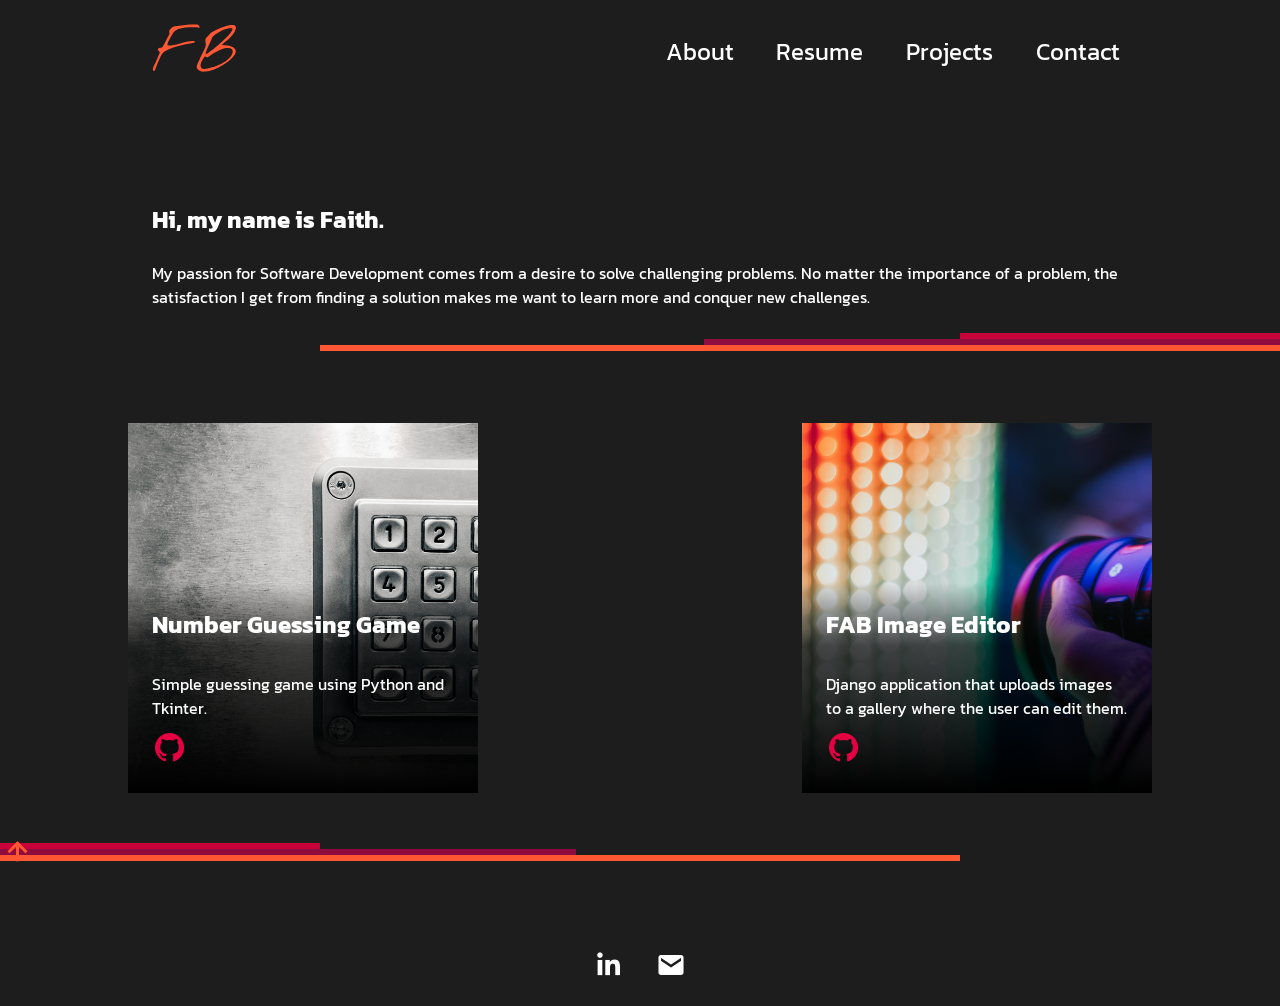
==== Portfolio/index.html @ 7800131f "Add files via upload setup contact links" ====
<!DOCTYPE html>
<html lang="en">
<head>
    <meta charset="UTF-8">
    <meta name="viewport" content="width=device-width, initial-scale=1.0">
    <title>Document</title>
    <link rel="stylesheet" href="styles.css">
    <link href='https://unpkg.com/boxicons@2.1.4/css/boxicons.min.css' rel='stylesheet'>
    <link rel="preconnect" href="https://fonts.googleapis.com">
    <link rel="preconnect" href="https://fonts.gstatic.com" crossorigin>
    <link href="https://fonts.googleapis.com/css2?family=Kanit:wght@400;700&display=swap" rel="stylesheet">
</head>
<body>
    <header class="primary-header">
        <div>
            <img class="logo" src="img/FB3.svg">
        </div>

        <button class="mobile-nav-toggle" aria-controls="primary-navigation" aria-expanded="false"><span class="sr-only"><i class='bx bx-menu'></i></span></button>
        <nav>
            <ul id="primary-navigation" data-visible="false" class="primary-navigation">
                <li class="active">
                    <a href="#about" id="nav-item">
                        <span aria-hidden="true"></span>About
                    </a>
                </li>
                <li>
                    <a href="SDResume.pdf" id="nav-item">
                        <span aria-hidden="true"></span>Resume
                    </a>
                </li>
                <li>
                    <a href="#projects" id="nav-item">
                        <span aria-hidden="true"></span>Projects
                    </a>
                </li>
                <li>
                    <a href="#contact" id="nav-item">
                        <span aria-hidden="true"></span>Contact
                    </a>
                </li>
            </ul>
        </nav>
    </header>
    <main>
        <section class="about" id="about">
            <h1>Hi, my name is Faith.</h1>
            <p class="intro">My passion for Software Development comes from a desire to solve challenging problems. No matter the importance of a problem, the satisfaction I get from finding a solution makes me want to learn more and conquer new challenges.</p>
        </section>
        <section class="design">
            <hr class="hr1">
            <hr>
            <hr class="hr2">
            <hr>
            <hr class="hr3">
        </section>
        <section class="projects" id="projects">
            <div class="card1">
                <div class="card-content">
                    <h2 class="card-title">Number Guessing Game</h2>
                    <p class="card-body">Simple guessing game using Python and Tkinter.</p>
                    <a href="https://github.com/faithbrnttt/guessRandNumGUI" class="button"><i class='bx bxl-github'></i></a>
                </div>
            </div>
            <div class="card2">
                <div class="card-content">
                    <h2 class="card-title">FAB Image Editor</h2>
                    <p class="card-body">Django application that uploads images to a gallery where the user can edit them.</p>
                    <a href="https://github.com/faithbrnttt/fabImageEditor" class="button"><i class='bx bxl-github'></i></a>
                </div>
            </div>
        </section>
        <section class="design">
            <hr class="hr4">
            <hr>
            <hr class="hr5">
            <hr>
            <hr class="hr6">
        </section>
        <section class="contact" id="contact">
            <div class="contact-list">
                <a href="https://www.linkedin.com/in/faith-burnett-85b681238/"><i class='bx bxl-linkedin'></i></a>
                <a href="mailto:faithburnett@outlook.com"><i class='bx bxs-envelope'></i></a>
            </div>
        </section>
    </main>
    <footer>
        <a href="index.html" class="go-to-top"><i class='bx bx-up-arrow-alt' ></i></a>
    </footer>
    <script src="script.js"></script>
</body>
</html>
---- Portfolio/styles.css ----
/* // #FF5733
// #C70039 
// #900C3F
// #511845 */
    
* {
    margin: 0;
    padding: 0;
    box-sizing: border-box;

}

body {
    background-color: #1d1d1d;
    overflow-x: hidden;
    font-family: 'Kanit', sans-serif;
}

.primary-header {
    align-items: center;
    justify-content: space-between;
}

.mobile-nav-toggle {
    display: none;    
}
    
.logo {
    margin: 1.5rem;
}

.design {
    height: 10vh;
}

.about,
.projects,
.contact {
    padding: 0 8rem;
}

.about h1 {
    font-weight: 700;
    margin-top: 100px;
    margin-left: 1.5rem;
    color: white;
}

.primary-header,
.primary-navigation {
    display: flex;
    gap: 30px;
    padding: 0 8rem;
}

.primary-navigation {
    padding: 2rem;
    list-style: none;
}

.primary-navigation a {
    text-decoration: none;
    font-size: 24px;
    color: white;
}

.primary-navigation a:hover {
    color: #fb7a7a;  
}

.intro {
    margin: 1.5rem;
    color: white;
}
.primary-navigation a > span {
    font-weight: 700;
    font-size: 24px;
    color: white;
    margin-inline-end: .8rem;
}
hr {
    border: 3px solid transparent;
}
.hr1 {
    border: 3px solid #C70039;
    width: 25%;
    float: right;
}
.hr2 {
    border: 3px solid #900C3F;
    width: 45%;
    float: right;

}
.hr3 {
    border: 3px solid #FF5733;
    width: 75%;
    float: right;
}

.hr4 {
    border: 3px solid #C70039;
    width: 25%;
    float: left;
}
.hr5 {
    border: 3px solid #900C3F;
    width: 45%;
    float: left;

}
.hr6 {
    border: 3px solid #FF5733;
    width: 75%;
    float: left;
}
.hr7 {
    border: 3px solid #C70039;
    width: 25%;
    float: right;
}
.hr8 {
    border: 3px solid #900C3F;
    width: 45%;
    float: right;

}
.hr9 {
    border: 3px solid #FF5733;
    width: 75%;
    float: right;
}

.card1 {
    color: white;
    background-image: url('img/keypad.jpg');
    background-size: cover;
    padding: 10rem 0 0;
    max-width: 35ch;
}

.card2 {
    color: white;
    background-image: url('img/editor.jpg');
    background-size: cover;
    padding: 10rem 0 0;
    max-width: 35ch;
}

.card-content {
    padding: 1.5em;
    background: linear-gradient(
        hsl(0 0% 0% / 0),
        hsla(20, 0%, 0%, 0.7) 30%,
        hsl(0 0% 0% / 1)
    );
}

.card-body {
    margin-top: 30px;
}

.projects {
    display: flex;
    flex-direction: row;
    justify-content: space-between;
    margin-bottom: 50px;
}

.contact {
    color: white;
}

.contact-list {
    display: flex;
    justify-content: center;
}

.contact-list i {
    color: white;
}

.contact i {
    font-size: 30px;
    margin-bottom: 10px;
    padding: 1rem;
}

.contact .bxs-envelope {
    margin-top: 1px;
}

footer {
    position: fixed;
    bottom: 0;
}

.go-to-top i {
    color: #FF5733;
    font-size: 36px;
    margin-bottom: 30px;
}

.button i {
    color: #e50041;
    font-size: 35px;
    margin-top: 10px;
    border-radius: 50%;
}

.button i:hover {
    color: #fb7a7a;  
}

.bxs-envelope:hover,
.bxl-linkedin:hover {
    color: #fb7a7a;
}

@media (max-width: 35em) {
    .primary-navigation {
        gap: 1.5rem;
        position: fixed;
        inset: 0 0 0 30%;
        flex-direction: column;
        padding: min(30vh, 10rem) 2em;
        z-index: 1000;
        background-color: rgb(16, 16, 16);

        transform: translateX(-150%);
        transition: transform 450ms ease-in;
    }

    .primary-navigation[data-visible="true"] {
        transform: translateX(0%);
    }

    .mobile-nav-toggle {
        display: block;
        position: absolute;
        z-index: 9999;
        width: 1rem;
        aspect-ratio: 1;
        top: 2rem;
        right: 2rem;
    }
    
    button {
        background: transparent;
        color: #FF5733;
        border: none;
        font-size: 30px;
        padding: 0 2rem 0 0;
    }

    .primary-header {
        padding: 0 1rem 0 1rem;
    }

    .about,
    .contact {
        padding: 0 1rem 0 1rem;
    }

    .contact h1 {
        padding: 0 1rem;
    }

    .intro {
        font-size: 18px;
    }

    .projects {
        padding: 0 2.5rem 0 2.5rem;
        flex-direction: column;
    }

    .card-title {
        font-size: 20px;
    }

    .card-body {
        margin-top: 10px;
    }

    .card1,
    .card2 {
        font-size: 16px;
        margin-bottom: 20px;
    }
}
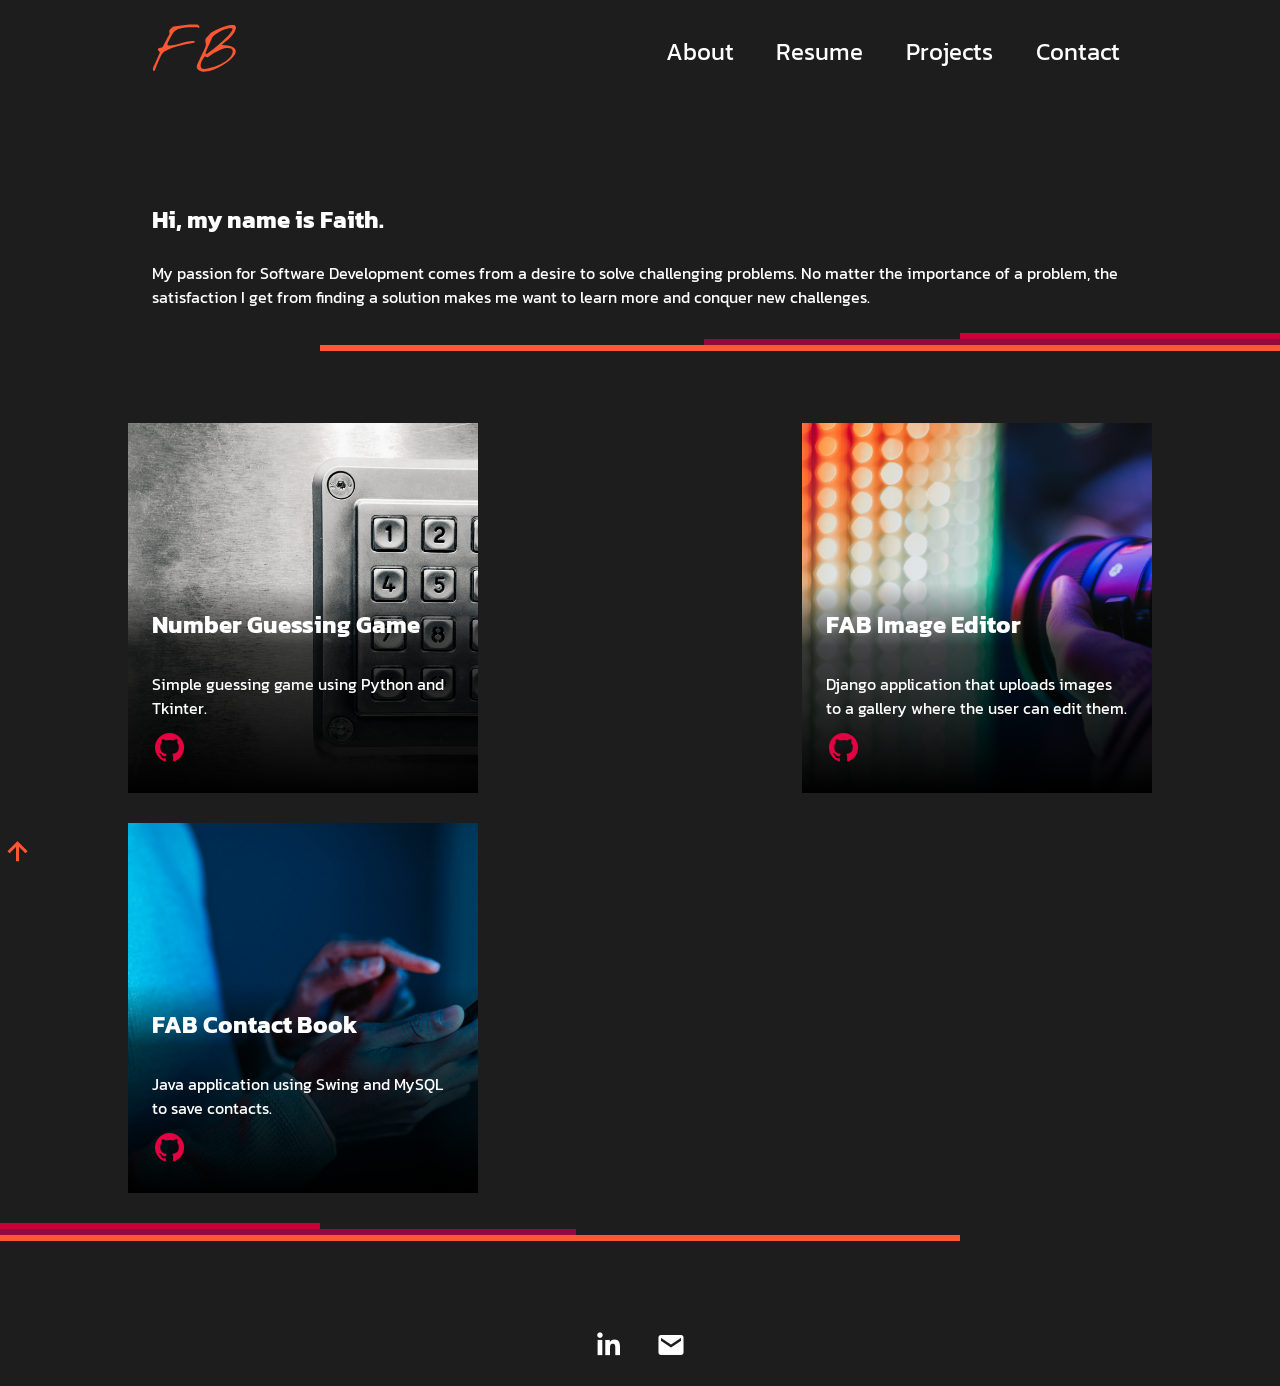
==== commit f38ae3db: "Add files via upload added new project" ====
--- a/Portfolio/index.html
+++ b/Portfolio/index.html
@@ -55,18 +55,29 @@
             <hr class="hr3">
         </section>
         <section class="projects" id="projects">
-            <div class="card1">
-                <div class="card-content">
-                    <h2 class="card-title">Number Guessing Game</h2>
-                    <p class="card-body">Simple guessing game using Python and Tkinter.</p>
-                    <a href="https://github.com/faithbrnttt/guessRandNumGUI" class="button"><i class='bx bxl-github'></i></a>
+            <div class="row">
+                <div class="card1">
+                    <div class="card-content">
+                        <h2 class="card-title">Number Guessing Game</h2>
+                        <p class="card-body">Simple guessing game using Python and Tkinter.</p>
+                        <a href="https://github.com/faithbrnttt/guessRandNumGUI" class="button"><i class='bx bxl-github'></i></a>
+                    </div>
+                </div>
+                <div class="card2">
+                    <div class="card-content">
+                        <h2 class="card-title">FAB Image Editor</h2>
+                        <p class="card-body">Django application that uploads images to a gallery where the user can edit them.</p>
+                        <a href="https://github.com/faithbrnttt/fabImageEditor" class="button"><i class='bx bxl-github'></i></a>
+                    </div>
                 </div>
             </div>
-            <div class="card2">
-                <div class="card-content">
-                    <h2 class="card-title">FAB Image Editor</h2>
-                    <p class="card-body">Django application that uploads images to a gallery where the user can edit them.</p>
-                    <a href="https://github.com/faithbrnttt/fabImageEditor" class="button"><i class='bx bxl-github'></i></a>
+            <div class="row">
+                <div class="card3">
+                    <div class="card-content">
+                        <h2 class="card-title">FAB Contact Book</h2>
+                        <p class="card-body">Java application using Swing and MySQL to save contacts.</p>
+                        <a href="https://github.com/faithbrnttt/FAB-Contact-Book" class="button"><i class='bx bxl-github'></i></a>
+                    </div>
                 </div>
             </div>
         </section>
--- a/Portfolio/styles.css
+++ b/Portfolio/styles.css
@@ -147,6 +147,14 @@
     max-width: 35ch;
 }
 
+.card3 {
+    color: white;
+    background-image: url('img/contacts.jpg');
+    background-size: cover;
+    padding: 10rem 0 0;
+    max-width: 35ch;
+}
+
 .card-content {
     padding: 1.5em;
     background: linear-gradient(
@@ -160,11 +168,11 @@
     margin-top: 30px;
 }
 
-.projects {
+.row {
     display: flex;
     flex-direction: row;
     justify-content: space-between;
-    margin-bottom: 50px;
+    margin-bottom: 30px;
 }
 
 .contact {
@@ -272,7 +280,11 @@
 
     .projects {
         padding: 0 2.5rem 0 2.5rem;
+    }
+
+    .row {
         flex-direction: column;
+        margin-bottom: 0px;
     }
 
     .card-title {
@@ -284,8 +296,9 @@
     }
 
     .card1,
-    .card2 {
+    .card2,
+    .card3 {
         font-size: 16px;
-        margin-bottom: 20px;
-    }
-}
+        margin-bottom: 40px;
+    }
+}
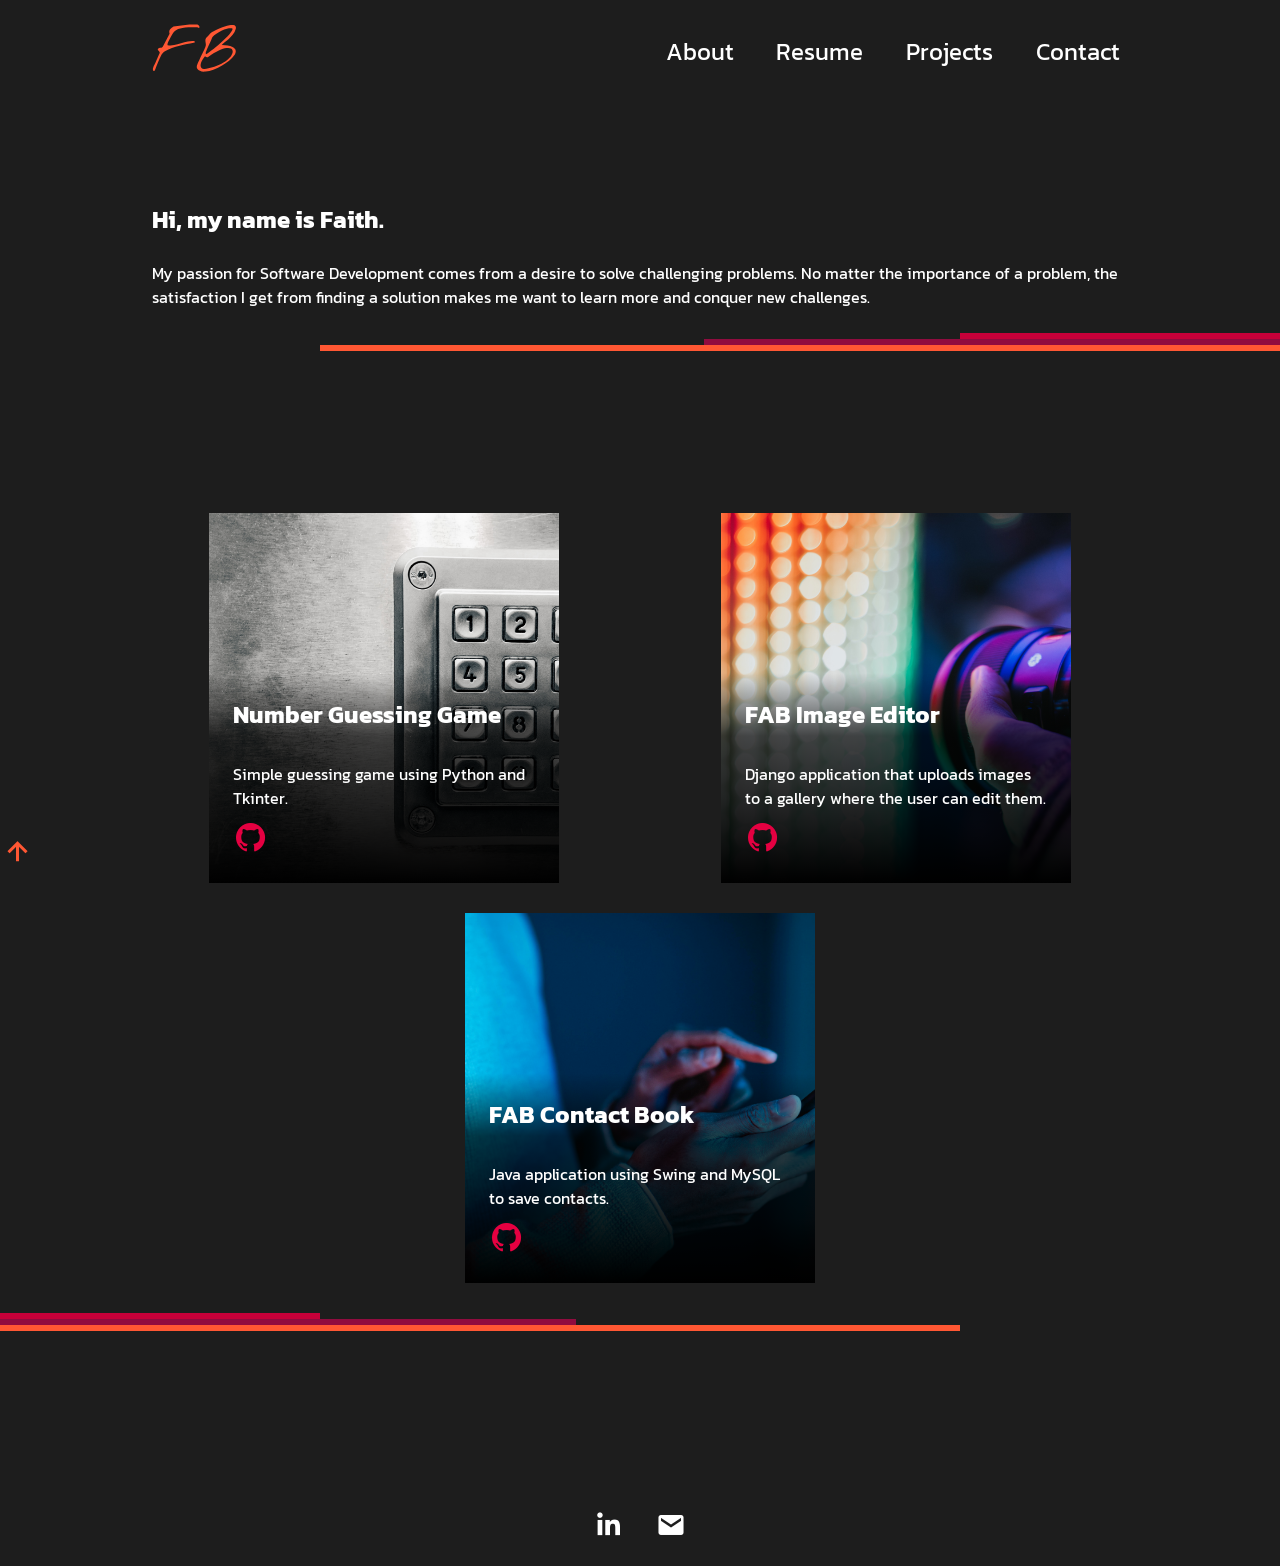
==== commit 5291f239: "Add files via upload" ====
--- a/Portfolio/index.html
+++ b/Portfolio/index.html
@@ -30,7 +30,7 @@
                     </a>
                 </li>
                 <li>
-                    <a href="#projects" id="nav-item">
+                    <a href="#dummy1" id="nav-item">
                         <span aria-hidden="true"></span>Projects
                     </a>
                 </li>
@@ -54,6 +54,7 @@
             <hr>
             <hr class="hr3">
         </section>
+        <section class="dummy1" id="dummy1"></section>
         <section class="projects" id="projects">
             <div class="row">
                 <div class="card1">
@@ -81,6 +82,7 @@
                 </div>
             </div>
         </section>
+       
         <section class="design">
             <hr class="hr4">
             <hr>
@@ -88,6 +90,7 @@
             <hr>
             <hr class="hr6">
         </section>
+        <section class="dummy2" id="dummy2"></section>
         <section class="contact" id="contact">
             <div class="contact-list">
                 <a href="https://www.linkedin.com/in/faith-burnett-85b681238/"><i class='bx bxl-linkedin'></i></a>
--- a/Portfolio/styles.css
+++ b/Portfolio/styles.css
@@ -16,6 +16,11 @@
     font-family: 'Kanit', sans-serif;
 }
 
+.dummy1,
+.dummy2 {
+    height: 10vh;
+}
+
 .primary-header {
     align-items: center;
     justify-content: space-between;
@@ -171,7 +176,7 @@
 .row {
     display: flex;
     flex-direction: row;
-    justify-content: space-between;
+    justify-content: space-around;
     margin-bottom: 30px;
 }
 
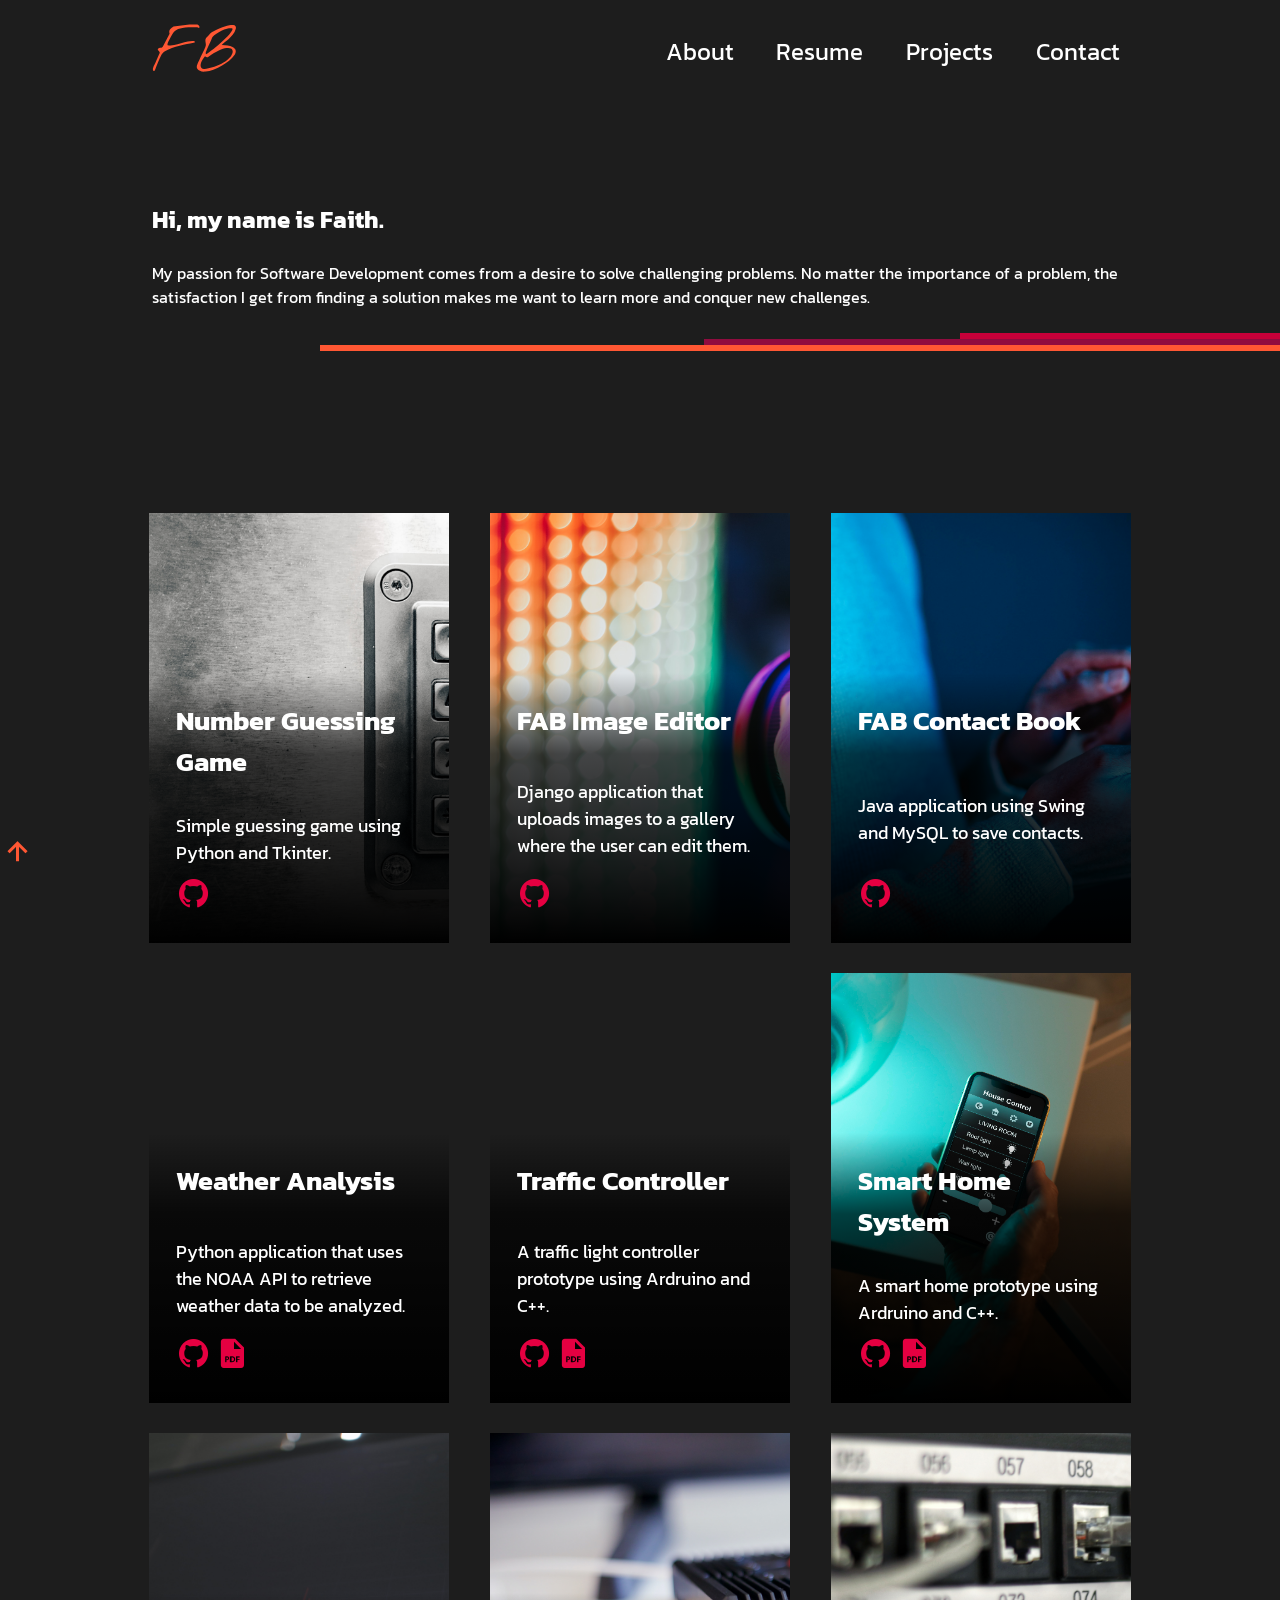
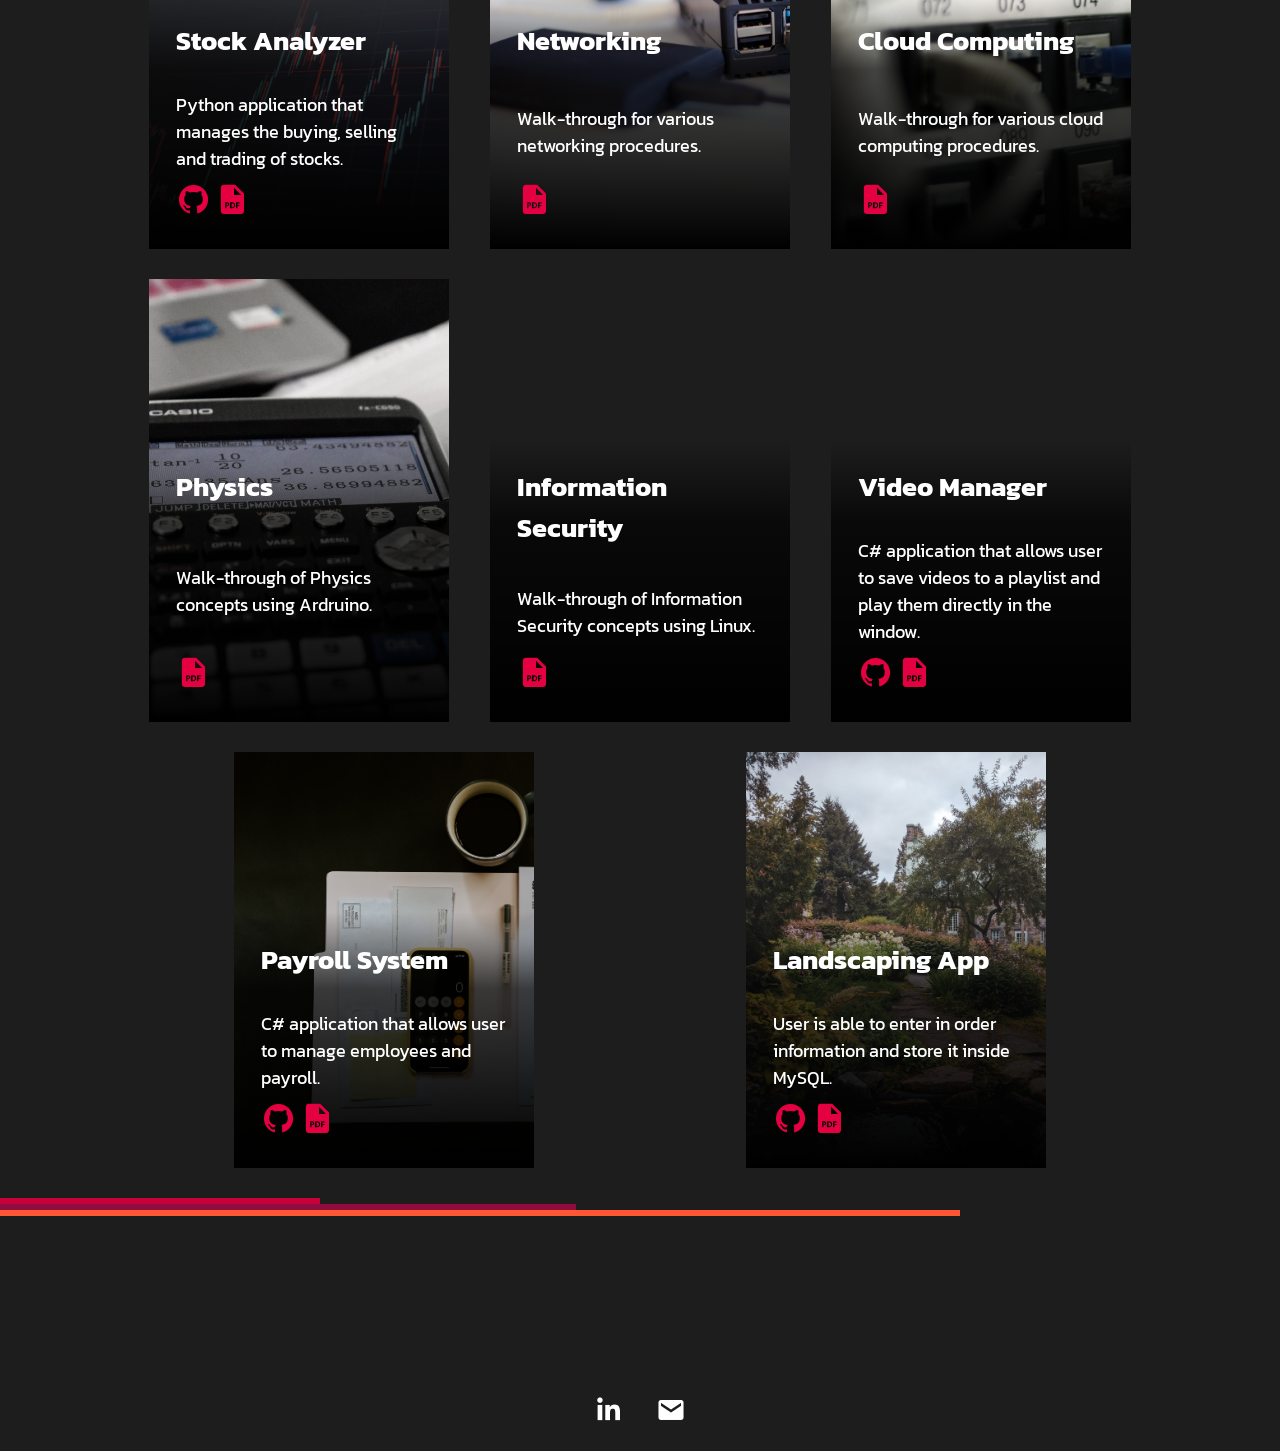
==== commit 8a38db70: "Add files via upload added new projects" ====
--- a/Portfolio/index.html
+++ b/Portfolio/index.html
@@ -25,7 +25,7 @@
                     </a>
                 </li>
                 <li>
-                    <a href="SDResume.pdf" id="nav-item">
+                    <a href="pdfs/SDResume.pdf" id="nav-item">
                         <span aria-hidden="true"></span>Resume
                     </a>
                 </li>
@@ -71,13 +71,125 @@
                         <a href="https://github.com/faithbrnttt/fabImageEditor" class="button"><i class='bx bxl-github'></i></a>
                     </div>
                 </div>
-            </div>
-            <div class="row">
                 <div class="card3">
                     <div class="card-content">
                         <h2 class="card-title">FAB Contact Book</h2>
                         <p class="card-body">Java application using Swing and MySQL to save contacts.</p>
                         <a href="https://github.com/faithbrnttt/FAB-Contact-Book" class="button"><i class='bx bxl-github'></i></a>
+                    </div>
+                </div>
+            </div>
+            <div class="row">
+                <div class="card4">
+                    <div class="card-content">
+                        <h2 class="card-title">Weather Analysis</h2>
+                        <p class="card-body">Python application that uses the NOAA API to retrieve weather data to be analyzed.</p>
+                        <div class="buttons">
+                            <a href="https://github.com/faithbrnttt/WeatherAnalysis" class="button"><i class='bx bxl-github'></i></a>
+                            <a href="pdfs\Burnett CEIS110 Final Project.pdf" class="button"><i class='bx bxs-file-pdf'></i></a>
+                        </div>
+                    </div>
+                </div>
+                <div class="card5">
+                    <div class="card-content">
+                        <h2 class="card-title">Traffic Controller</h2>
+                        <p class="card-body">A traffic light controller prototype using Ardruino and C++.</p>
+                        <div class="buttons">
+                            <a href="https://github.com/faithbrnttt/TrafficLightSystem" class="button"><i class='bx bxl-github'></i></a>
+                            <a href="pdfs\Burnett CEIS114 Final Project.pdf" class="button"><i class='bx bxs-file-pdf'></i></a>
+                        </div>
+                    </div>
+                </div>
+                <div class="card6">
+                    <div class="card-content">
+                        <h2 class="card-title">Smart Home System</h2>
+                        <p class="card-body">A smart home prototype using Ardruino and C++.</p>
+                        <div class="buttons">
+                            <a href="https://github.com/faithbrnttt/SmartHomeSystem" class="button"><i class='bx bxl-github'></i></a>
+                            <a href="pdfs\CEIS101 Burnett Final Project.pdf" class="button"><i class='bx bxs-file-pdf'></i></a>
+                        </div>
+                    </div>
+                </div>
+            </div>
+            <div class="row">
+                <div class="card7">
+                    <div class="card-content">
+                        <h2 class="card-title">Stock Analyzer</h2>
+                        <p class="card-body">Python application that manages the buying, selling and trading of stocks.</p>
+                        <div class="buttons">
+                            <a href="https://github.com/faithbrnttt/StockAnalyzer" class="button"><i class='bx bxl-github'></i></a>
+                            <a href="pdfs\Burnett Final Project CEIS150.pdf" class="button"><i class='bx bxs-file-pdf'></i></a>
+                        </div>
+                    </div>
+                </div>
+                <div class="card8">
+                    <div class="card-content">
+                        <h2 class="card-title">Networking</h2>
+                        <p class="card-body">Walk-through for various networking procedures.</p>
+                        <div class="buttons">
+                            <a href="pdfs\Burnett NETW191 Week 8 Project.pdf" class="button"><i class='bx bxs-file-pdf'></i></a>
+                        </div>
+                    </div>
+                </div>
+                <div class="card9">
+                    <div class="card-content">
+                        <h2 class="card-title">Cloud Computing</h2>
+                        <p class="card-body">Walk-through for various cloud computing procedures.</p>
+                        <div class="buttons">
+                            <a href="pdfs\Burnett NETW211 Final Project.pdf" class="button"><i class='bx bxs-file-pdf'></i></a>
+                        </div>
+                    </div>
+                </div>
+            </div>
+            <div class="row">
+                <div class="card10">
+                    <div class="card-content">
+                        <h2 class="card-title">Physics</h2>
+                        <p class="card-body">Walk-through of Physics concepts using Ardruino.</p>
+                        <div class="buttons">
+                            <a href="pdfs\Burnett Final Project.pdf" class="button"><i class='bx bxs-file-pdf'></i></a>
+                        </div>
+                    </div>
+                </div>
+                <div class="card11">
+                    <div class="card-content">
+                        <h2 class="card-title">Information Security</h2>
+                        <p class="card-body">Walk-through of Information Security concepts using Linux.</p>
+                        <div class="buttons">
+                            <a href="pdfs\Burnett SEC285 Final Project.pdf" class="button"><i class='bx bxs-file-pdf'></i></a>
+                        </div>
+                    </div>
+                </div>
+                <div class="card12">
+                    <div class="card-content">
+                        <h2 class="card-title">Video Manager</h2>
+                        <p class="card-body">C# application that allows user to save videos to a playlist and play them directly in the window.</p>
+                        <div class="buttons">
+                            <a href="https://github.com/faithbrnttt/Video-Manager" class="button"><i class='bx bxl-github'></i></a>
+                            <a href="pdfs\Burnett_CourseProject_Part1.pdf" class="button"><i class='bx bxs-file-pdf'></i></a>
+                        </div>
+                    </div>
+                </div>
+            </div>
+            <div class="row">
+                <div class="card13">
+                    <div class="card-content">
+                        <h2 class="card-title">Payroll System</h2>
+                        <p class="card-body">C# application that allows user to manage employees and payroll.</p>
+                        <div class="buttons">
+                            <a href="https://github.com/faithbrnttt/Payroll-System" class="button"><i class='bx bxl-github'></i></a>
+                            <a href="pdfs\Burnett_CourseProject_Final2.pdf" class="button"><i class='bx bxs-file-pdf'></i></a>
+                        </div>
+                    </div>
+                </div>
+                <div class="card14">
+                    <div class="card-content">
+                        <h2 class="card-title">Landscaping App</h2>
+                        <p class="card-body">User is able to enter in order information and store it inside MySQL.</p>
+                        <div class="buttons">
+                            <a href="https://github.com/faithbrnttt/Burnett-s-Landscaping" class="button"><i class='bx bxl-github'></i></a>
+                            <a href="pdfs\Burnett_CourseProject_CIS355a.pdf" class="button"><i class='bx bxs-file-pdf'></i></a>
+                        </div>
                     </div>
                 </div>
             </div>
--- a/Portfolio/styles.css
+++ b/Portfolio/styles.css
@@ -138,27 +138,135 @@
 
 .card1 {
     color: white;
+    font-size: 18px;
     background-image: url('img/keypad.jpg');
     background-size: cover;
     padding: 10rem 0 0;
-    max-width: 35ch;
+    max-width: 25ch;
+   
 }
 
 .card2 {
     color: white;
+    font-size: 18px;
     background-image: url('img/editor.jpg');
     background-size: cover;
     padding: 10rem 0 0;
-    max-width: 35ch;
+    max-width: 25ch;
+    
 }
 
 .card3 {
     color: white;
+    font-size: 18px;
     background-image: url('img/contacts.jpg');
     background-size: cover;
     padding: 10rem 0 0;
-    max-width: 35ch;
-}
+    max-width: 25ch;
+    
+}
+
+.card4 {
+    color: white;
+    font-size: 18px;
+    background-image: url('img/weather.jpg');
+    background-size: cover;
+    padding: 10rem 0 0;
+    max-width: 25ch;
+    
+}
+
+.card5 {
+    color: white;
+    font-size: 18px;
+    background-image: url('img/trafficlight.jpg');
+    background-size: cover;
+    padding: 10rem 0 0;
+    max-width: 25ch;
+    
+}
+
+.card6 {
+    color: white;
+    font-size: 18px;
+    background-image: url('img/smarthome.jpg');
+    background-size: cover;
+    padding: 10rem 0 0;
+    max-width: 25ch;
+    
+}
+
+.card7 {
+    color: white;
+    font-size: 18px;
+    background-image: url('img/stocks.jpg');
+    background-size: cover;
+    padding: 10rem 0 0;
+    max-width: 25ch;
+}
+
+.card8 {
+    color: white;
+    font-size: 18px;
+    background-image: url('img/networking.jpg');
+    background-size: cover;
+    padding: 10rem 0 0;
+    max-width: 25ch;
+}  
+
+.card9 {
+    color: white;
+    font-size: 18px;
+    background-image: url('img/networking2.jpg');
+    background-size: cover;
+    padding: 10rem 0 0;
+    max-width: 25ch;
+}  
+
+.card10 {
+    color: white;
+    font-size: 18px;
+    background-image: url('img/physics.jpg');
+    background-size: cover;
+    padding: 10rem 0 0;
+    max-width: 25ch;
+}  
+
+.card11 {
+    color: white;
+    font-size: 18px;
+    background-image: url('img/security.jpg');
+    background-size: cover;
+    padding: 10rem 0 0;
+    max-width: 25ch;
+} 
+
+.card12 {
+    color: white;
+    font-size: 18px;
+    background-image: url('img/musicplayer.jpg');
+    background-size: cover;
+    padding: 10rem 0 0;
+    max-width: 25ch;
+} 
+
+.card13 {
+    color: white;
+    font-size: 18px;
+    background-image: url('img/payroll.jpg');
+    background-size: cover;
+    padding: 10rem 0 0;
+    max-width: 25ch;
+} 
+
+.card14 {
+    color: white;
+    font-size: 18px;
+    background-image: url('img/landscape.jpg');
+    background-size: cover;
+    padding: 10rem 0 0;
+    max-width: 25ch;
+} 
 
 .card-content {
     padding: 1.5em;
@@ -167,10 +275,15 @@
         hsla(20, 0%, 0%, 0.7) 30%,
         hsl(0 0% 0% / 1)
     );
+    display: flex;
+    flex-direction: column;
+    justify-content: space-between;
+    height: 100%;
 }
 
 .card-body {
     margin-top: 30px;
+    
 }
 
 .row {
@@ -213,6 +326,7 @@
     font-size: 36px;
     margin-bottom: 30px;
 }
+
 
 .button i {
     color: #e50041;
@@ -284,7 +398,7 @@
     }
 
     .projects {
-        padding: 0 2.5rem 0 2.5rem;
+        padding: 0 2.5rem 0 3.5rem;
     }
 
     .row {
@@ -302,8 +416,19 @@
 
     .card1,
     .card2,
-    .card3 {
+    .card3,
+    .card4,
+    .card5,
+    .card6,
+    .card7,
+    .card8,
+    .card9,
+    .card10,
+    .card11,
+    .card12,
+    .card13,
+    .card14 {
         font-size: 16px;
-        margin-bottom: 40px;
-    }
-}
+        margin-bottom: 30px;
+    }
+}
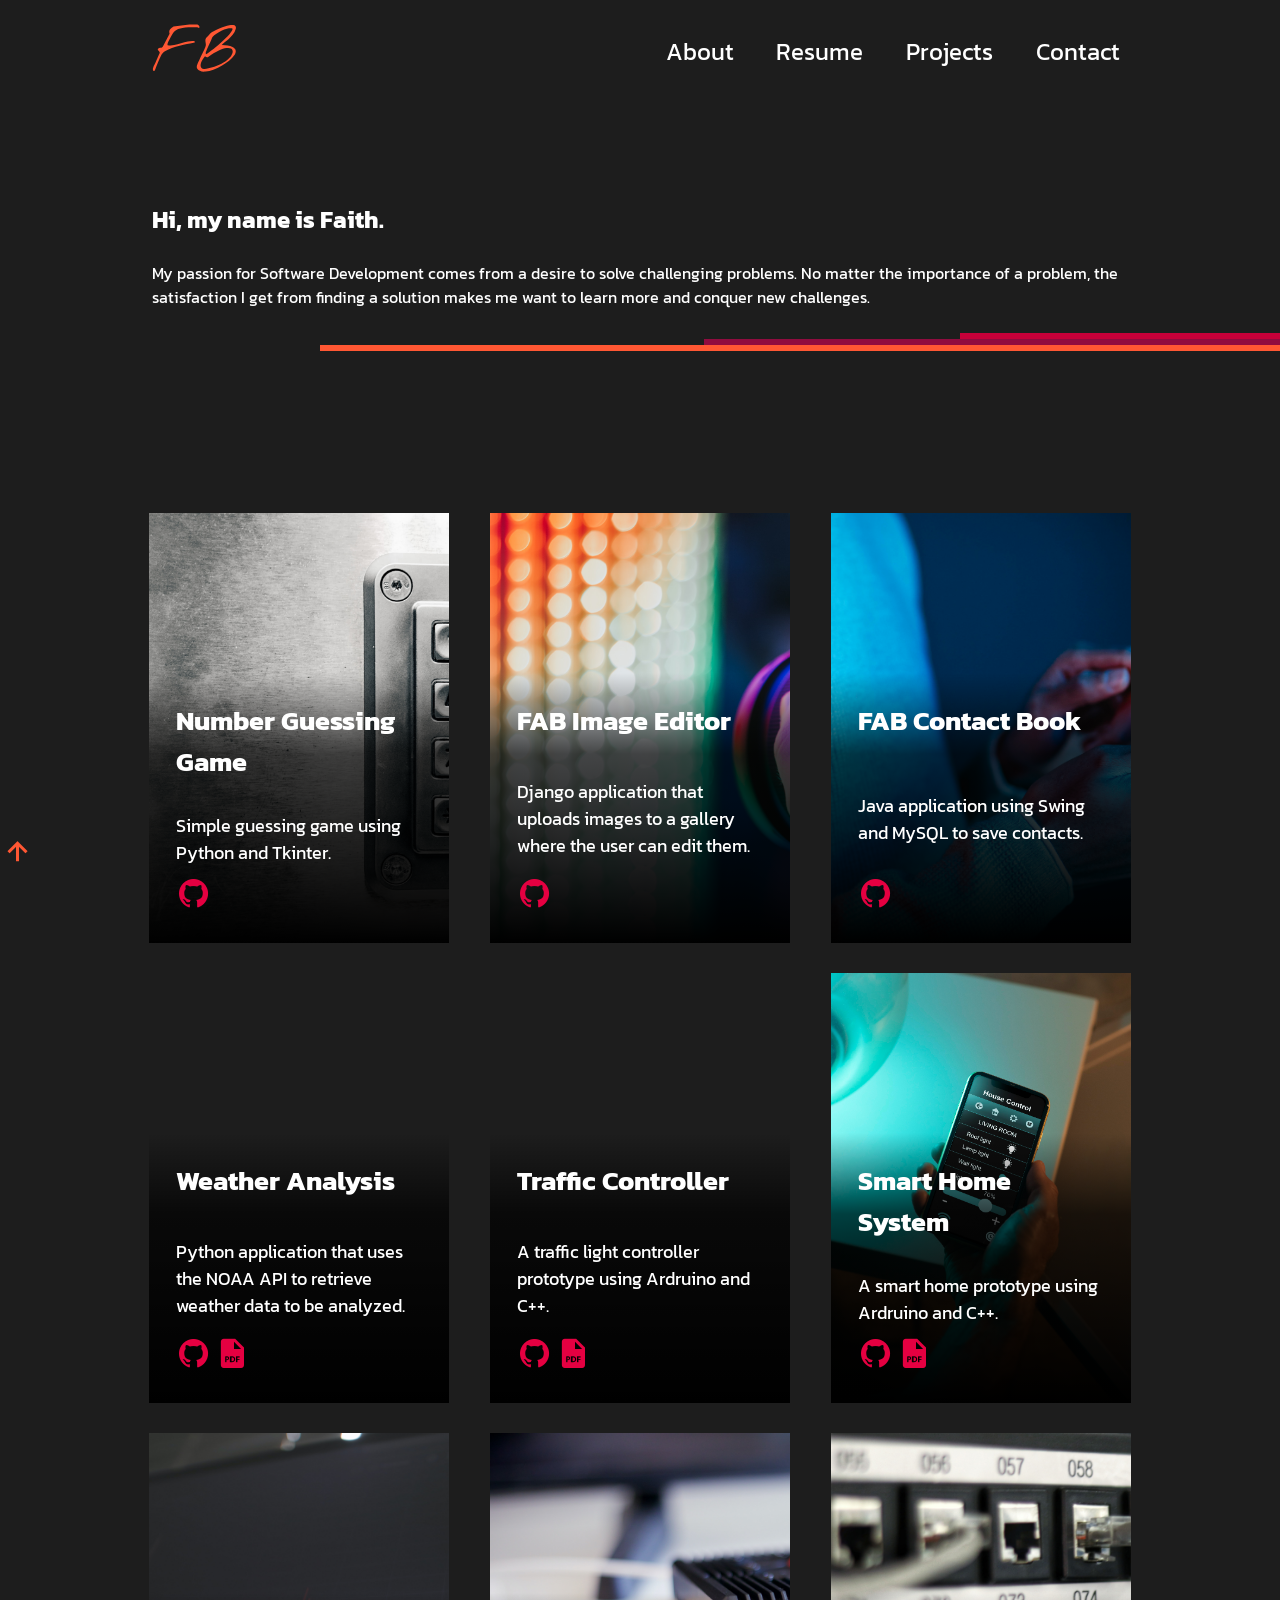
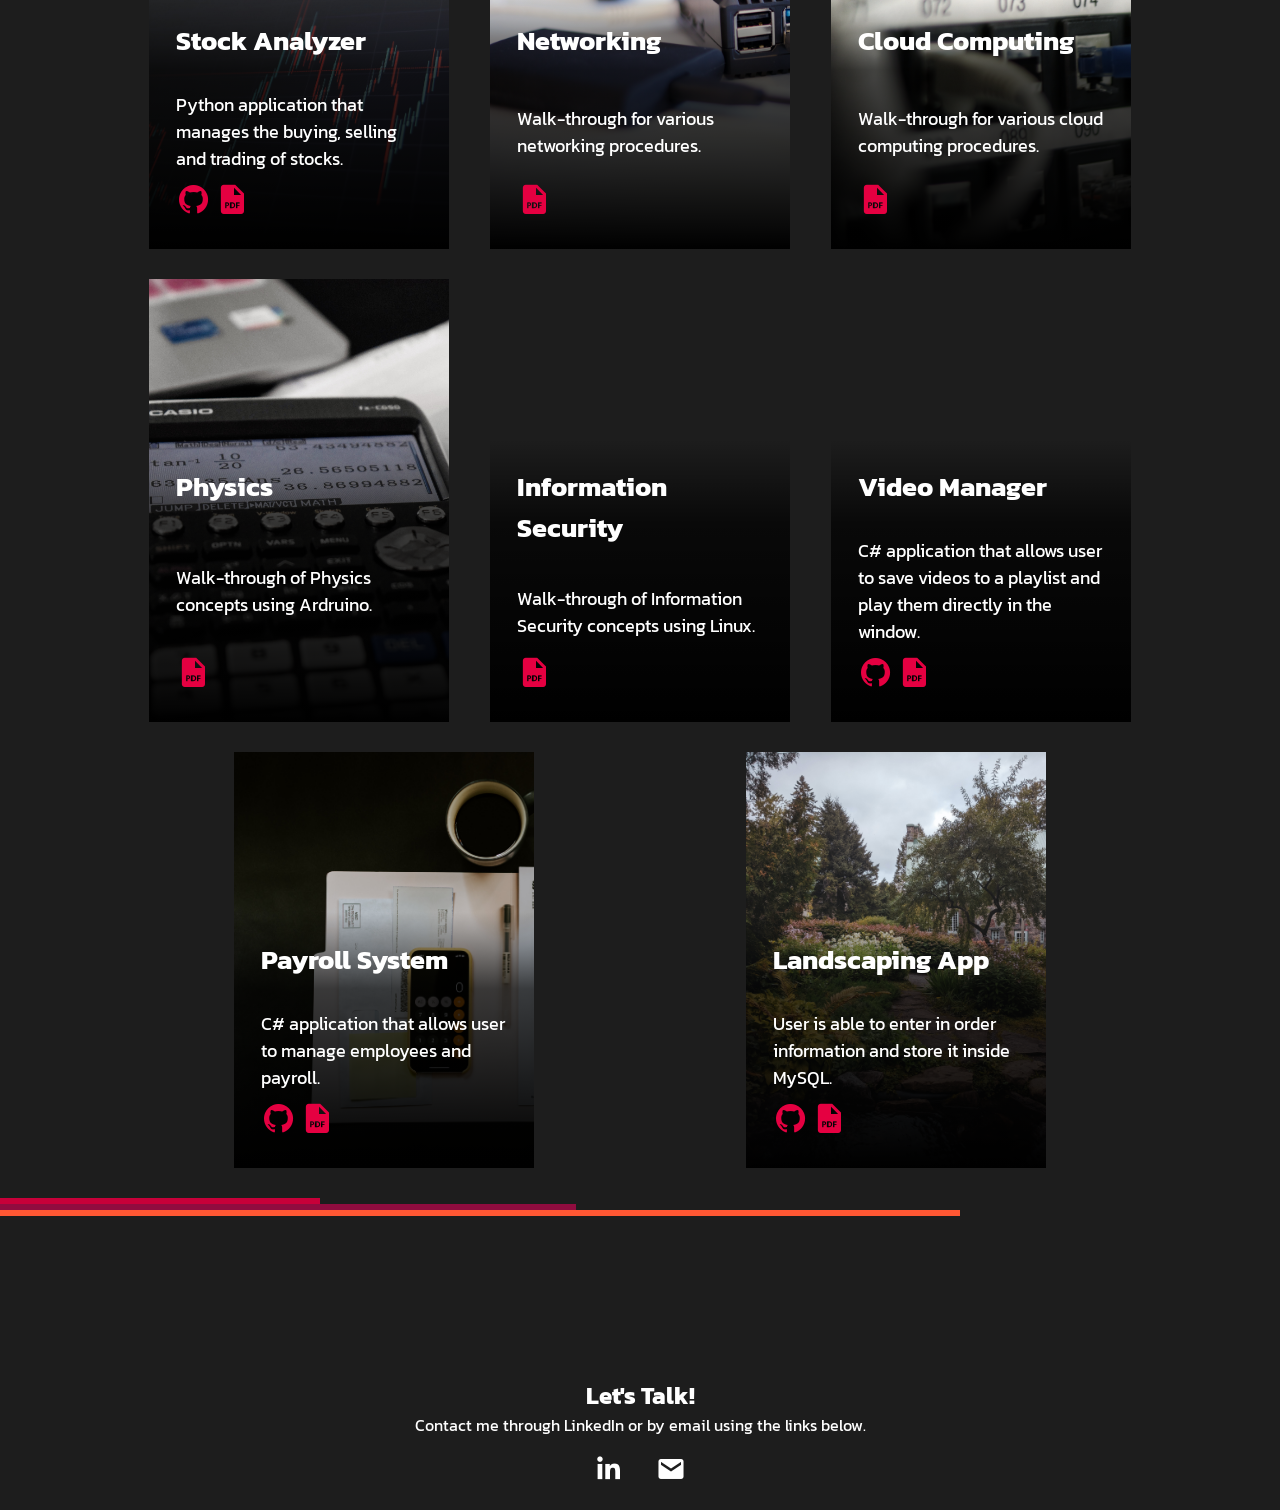
==== commit 40bdc642: "Add files via upload" ====
--- a/Portfolio/index.html
+++ b/Portfolio/index.html
@@ -204,6 +204,8 @@
         </section>
         <section class="dummy2" id="dummy2"></section>
         <section class="contact" id="contact">
+            <h2>Let's Talk!</h3>
+            <p>Contact me through LinkedIn or by email using the links below.</p>
             <div class="contact-list">
                 <a href="https://www.linkedin.com/in/faith-burnett-85b681238/"><i class='bx bxl-linkedin'></i></a>
                 <a href="mailto:faithburnett@outlook.com"><i class='bx bxs-envelope'></i></a>
--- a/Portfolio/styles.css
+++ b/Portfolio/styles.css
@@ -295,6 +295,7 @@
 
 .contact {
     color: white;
+    text-align: center;
 }
 
 .contact-list {
@@ -310,6 +311,7 @@
     font-size: 30px;
     margin-bottom: 10px;
     padding: 1rem;
+    
 }
 
 .contact .bxs-envelope {
@@ -413,6 +415,8 @@
     .card-body {
         margin-top: 10px;
     }
+
+   
 
     .card1,
     .card2,
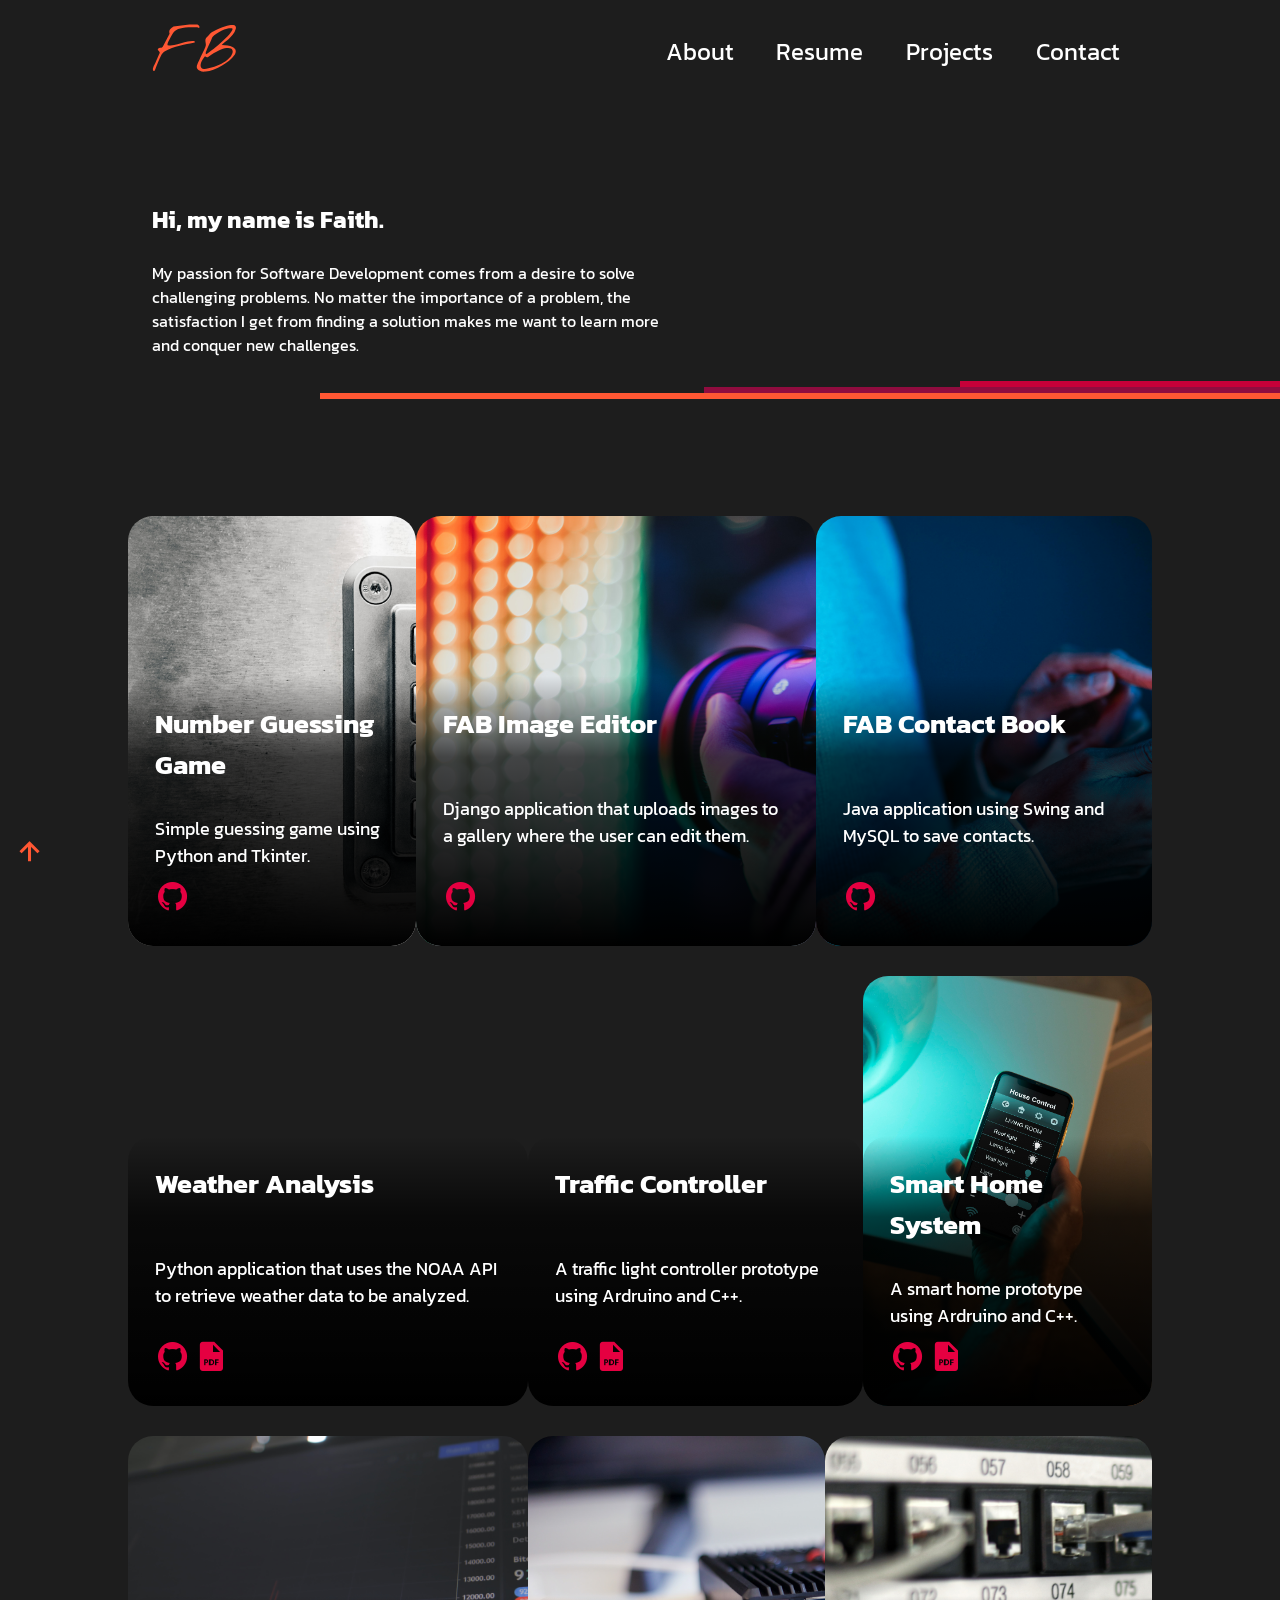
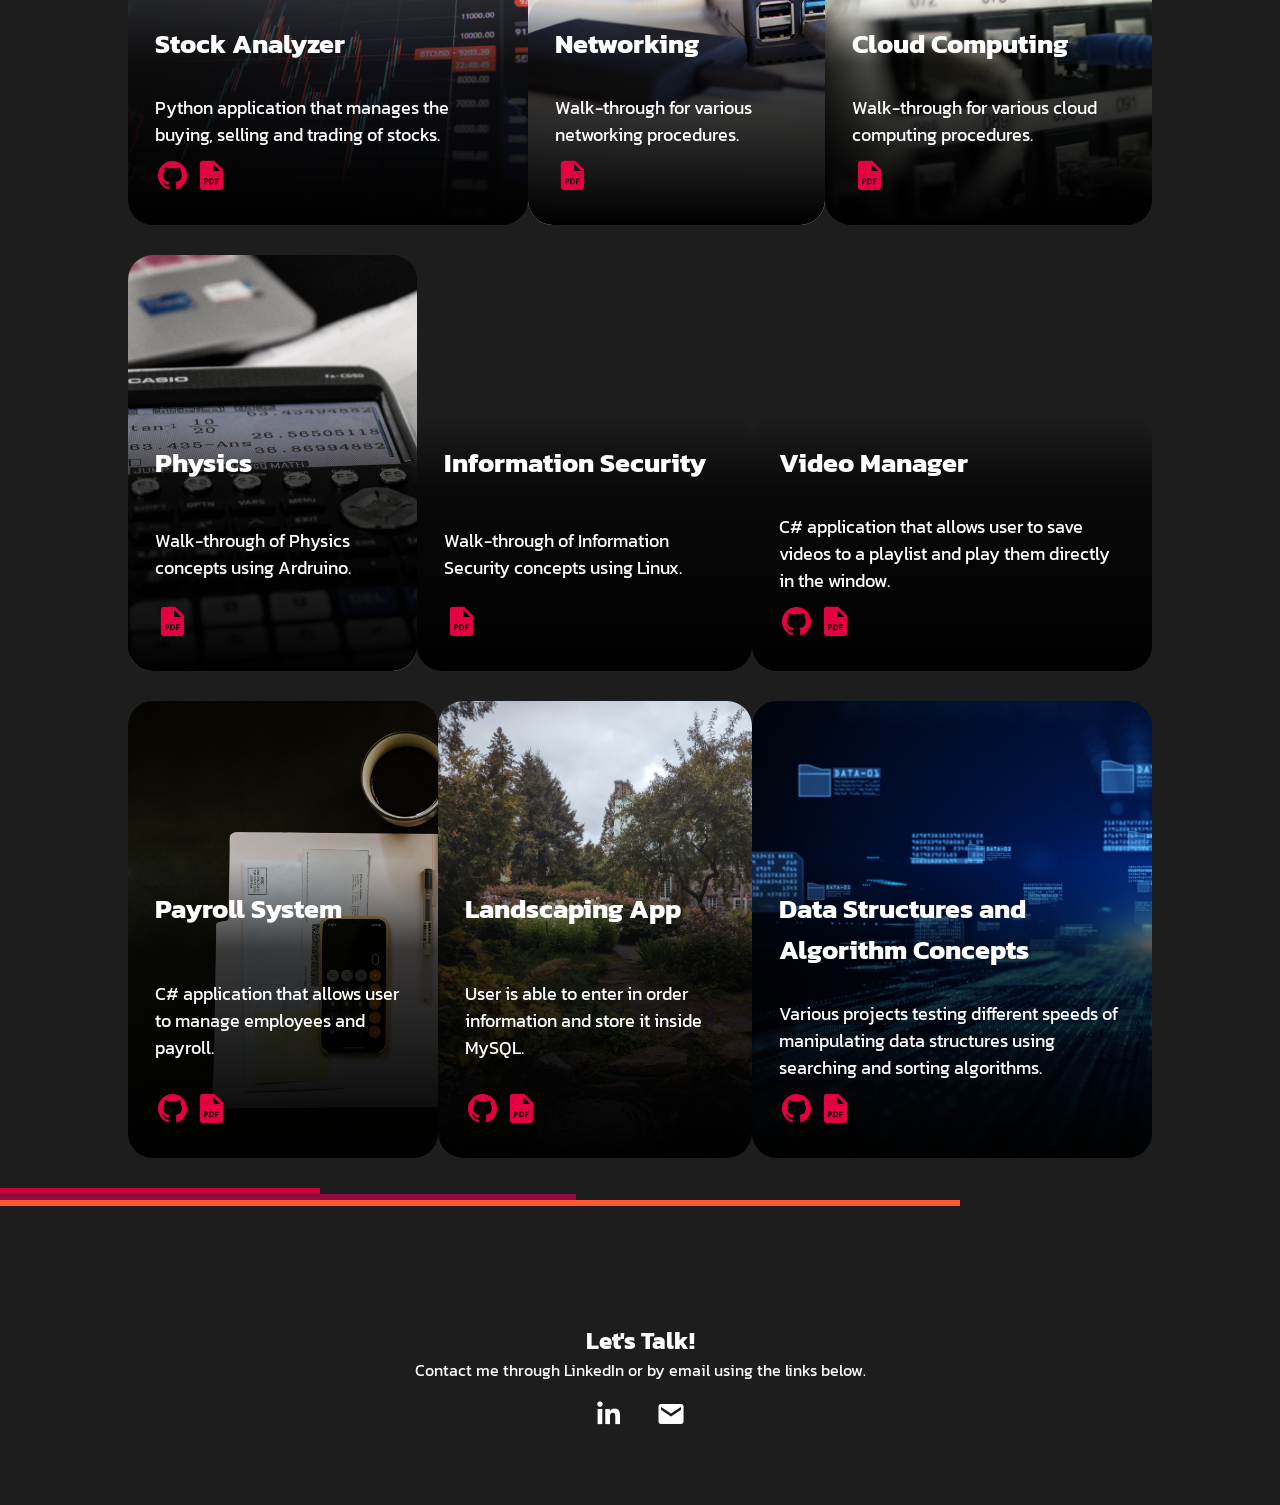
==== commit 780c3b92: "Add files via upload" ====
--- a/Portfolio/index.html
+++ b/Portfolio/index.html
@@ -25,7 +25,7 @@
                     </a>
                 </li>
                 <li>
-                    <a href="pdfs/SDResume.pdf" id="nav-item">
+                    <a href="pdfs\Faith Burnett 10.12.2023.pdf" id="nav-item">
                         <span aria-hidden="true"></span>Resume
                     </a>
                 </li>
@@ -192,6 +192,16 @@
                         </div>
                     </div>
                 </div>
+                <div class="card15">
+                    <div class="card-content">
+                        <h2 class="card-title">Data Structures and Algorithm Concepts</h2>
+                        <p class="card-body">Various projects testing different speeds of manipulating data structures using searching and sorting algorithms.</p>
+                        <div class="buttons">
+                            <a href="https://github.com/faithbrnttt/Data-Structure-and-Algorithm-Concepts" class="button"><i class='bx bxl-github'></i></a>
+                            <a href="pdfs\Burnett_CEIS295_Final.pdf" class="button"><i class='bx bxs-file-pdf'></i></a>
+                        </div>
+                    </div>
+                </div>
             </div>
         </section>
        
--- a/Portfolio/styles.css
+++ b/Portfolio/styles.css
@@ -18,7 +18,7 @@
 
 .dummy1,
 .dummy2 {
-    height: 10vh;
+    height: 5vh;
 }
 
 .primary-header {
@@ -36,13 +36,19 @@
 
 .design {
     height: 10vh;
-}
-
-.about,
+	
+}
+
 .projects,
 .contact {
     padding: 0 8rem;
-}
+	
+}
+
+.about {
+	padding: 0 8rem;
+}
+
 
 .about h1 {
     font-weight: 700;
@@ -76,6 +82,7 @@
 .intro {
     margin: 1.5rem;
     color: white;
+	width: 50%;
 }
 .primary-navigation a > span {
     font-weight: 700;
@@ -142,7 +149,6 @@
     background-image: url('img/keypad.jpg');
     background-size: cover;
     padding: 10rem 0 0;
-    max-width: 25ch;
    
 }
 
@@ -152,7 +158,7 @@
     background-image: url('img/editor.jpg');
     background-size: cover;
     padding: 10rem 0 0;
-    max-width: 25ch;
+ 
     
 }
 
@@ -162,8 +168,7 @@
     background-image: url('img/contacts.jpg');
     background-size: cover;
     padding: 10rem 0 0;
-    max-width: 25ch;
-    
+
 }
 
 .card4 {
@@ -172,8 +177,7 @@
     background-image: url('img/weather.jpg');
     background-size: cover;
     padding: 10rem 0 0;
-    max-width: 25ch;
-    
+
 }
 
 .card5 {
@@ -182,8 +186,7 @@
     background-image: url('img/trafficlight.jpg');
     background-size: cover;
     padding: 10rem 0 0;
-    max-width: 25ch;
-    
+
 }
 
 .card6 {
@@ -192,8 +195,7 @@
     background-image: url('img/smarthome.jpg');
     background-size: cover;
     padding: 10rem 0 0;
-    max-width: 25ch;
-    
+  
 }
 
 .card7 {
@@ -202,7 +204,7 @@
     background-image: url('img/stocks.jpg');
     background-size: cover;
     padding: 10rem 0 0;
-    max-width: 25ch;
+  
 }
 
 .card8 {
@@ -211,7 +213,7 @@
     background-image: url('img/networking.jpg');
     background-size: cover;
     padding: 10rem 0 0;
-    max-width: 25ch;
+ 
 }  
 
 .card9 {
@@ -220,7 +222,7 @@
     background-image: url('img/networking2.jpg');
     background-size: cover;
     padding: 10rem 0 0;
-    max-width: 25ch;
+ 
 }  
 
 .card10 {
@@ -229,7 +231,7 @@
     background-image: url('img/physics.jpg');
     background-size: cover;
     padding: 10rem 0 0;
-    max-width: 25ch;
+
 }  
 
 .card11 {
@@ -238,7 +240,7 @@
     background-image: url('img/security.jpg');
     background-size: cover;
     padding: 10rem 0 0;
-    max-width: 25ch;
+  
 } 
 
 .card12 {
@@ -247,7 +249,7 @@
     background-image: url('img/musicplayer.jpg');
     background-size: cover;
     padding: 10rem 0 0;
-    max-width: 25ch;
+ 
 } 
 
 .card13 {
@@ -256,7 +258,7 @@
     background-image: url('img/payroll.jpg');
     background-size: cover;
     padding: 10rem 0 0;
-    max-width: 25ch;
+   
 } 
 
 .card14 {
@@ -265,8 +267,36 @@
     background-image: url('img/landscape.jpg');
     background-size: cover;
     padding: 10rem 0 0;
-    max-width: 25ch;
+   
 } 
+
+.card15 {
+    color: white;
+    font-size: 18px;
+    background-image: url('img/datastructures.jpg');
+    background-size: cover;
+    padding: 10rem 0 0;
+   
+} 
+
+.card1,
+.card2,
+.card3,
+.card4,
+.card5,
+.card6,
+.card7,
+.card8,
+.card9,
+.card10,
+.card11,
+.card12,
+.card13,
+.card14,
+.card15 {
+	max-width: 400px;
+	border-radius: 25px;
+}
 
 .card-content {
     padding: 1.5em;
@@ -279,6 +309,7 @@
     flex-direction: column;
     justify-content: space-between;
     height: 100%;
+	border-radius: 25px;
 }
 
 .card-body {
@@ -296,6 +327,7 @@
 .contact {
     color: white;
     text-align: center;
+	margin-bottom: 50px;
 }
 
 .contact-list {
@@ -327,6 +359,7 @@
     color: #FF5733;
     font-size: 36px;
     margin-bottom: 30px;
+	margin-left: 12px;
 }
 
 
@@ -388,19 +421,32 @@
 
     .about,
     .contact {
-        padding: 0 1rem 0 1rem;
-    }
+		text-align: center;
+		padding: 0 2rem;
+    }
+	
+	.about {
+		margin-right: 50px;
+	}
+	
+	.about h1 {
+		margin-left: 50px;
+	}
 
     .contact h1 {
         padding: 0 1rem;
     }
 
+	
     .intro {
         font-size: 18px;
+		width: 100%;
+	
     }
 
     .projects {
-        padding: 0 2.5rem 0 3.5rem;
+		width: 100%;
+        padding: 3.5rem;
     }
 
     .row {
@@ -416,7 +462,8 @@
         margin-top: 10px;
     }
 
-   
+	
+	
 
     .card1,
     .card2,
@@ -431,8 +478,14 @@
     .card11,
     .card12,
     .card13,
-    .card14 {
+    .card14,
+    .card15 {
         font-size: 16px;
         margin-bottom: 30px;
-    }
-}
+		max-width: 100%;
+    }
+
+    .dummy1 {
+        height: 0vh;
+    }
+}
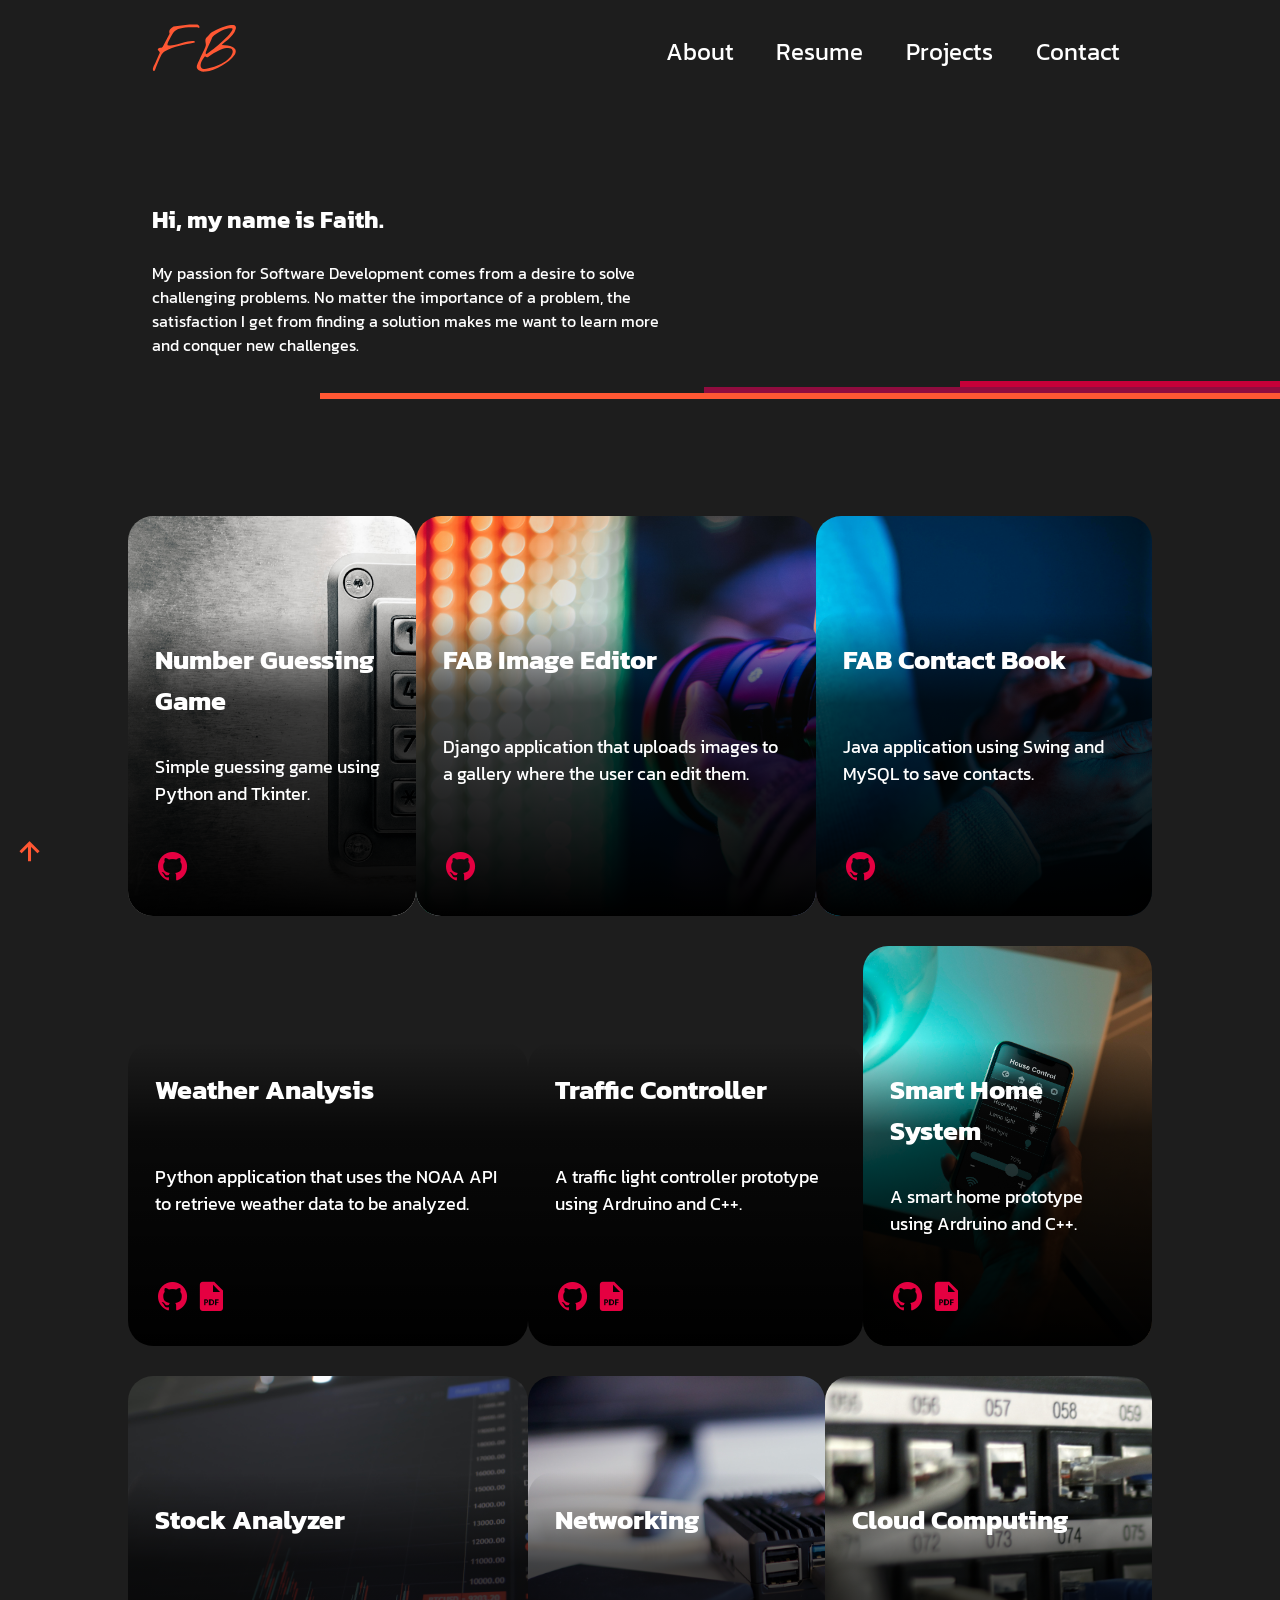
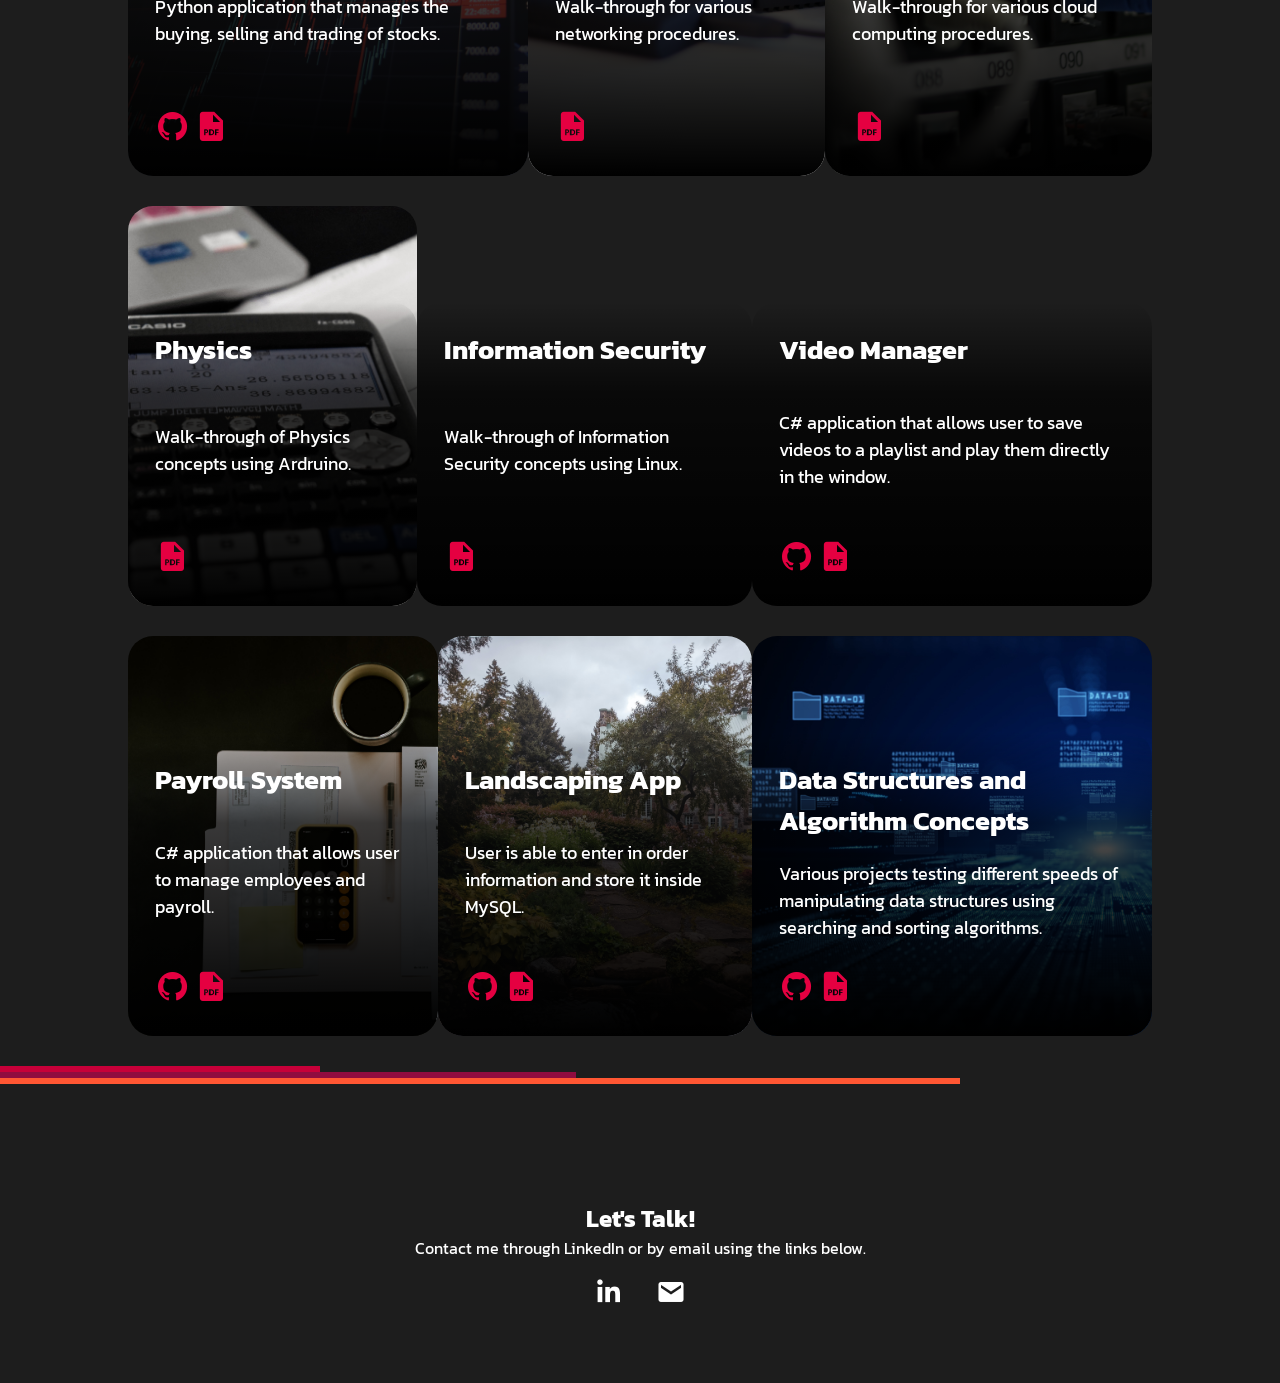
==== commit 51aadbe7: "Add files via upload" ====
--- a/Portfolio/index.html
+++ b/Portfolio/index.html
@@ -25,7 +25,7 @@
                     </a>
                 </li>
                 <li>
-                    <a href="pdfs\Faith Burnett 10.12.2023.pdf" id="nav-item">
+                    <a href="pdfs\Faith Burnett 04.21.2024.pdf" id="nav-item">
                         <span aria-hidden="true"></span>Resume
                     </a>
                 </li>
--- a/Portfolio/styles.css
+++ b/Portfolio/styles.css
@@ -148,7 +148,7 @@
     font-size: 18px;
     background-image: url('img/keypad.jpg');
     background-size: cover;
-    padding: 10rem 0 0;
+    padding: 6rem 0 0;
    
 }
 
@@ -157,7 +157,7 @@
     font-size: 18px;
     background-image: url('img/editor.jpg');
     background-size: cover;
-    padding: 10rem 0 0;
+    padding: 6rem 0 0;
  
     
 }
@@ -167,7 +167,7 @@
     font-size: 18px;
     background-image: url('img/contacts.jpg');
     background-size: cover;
-    padding: 10rem 0 0;
+    padding: 6rem 0 0;
 
 }
 
@@ -176,7 +176,7 @@
     font-size: 18px;
     background-image: url('img/weather.jpg');
     background-size: cover;
-    padding: 10rem 0 0;
+    padding: 6rem 0 0;
 
 }
 
@@ -185,7 +185,7 @@
     font-size: 18px;
     background-image: url('img/trafficlight.jpg');
     background-size: cover;
-    padding: 10rem 0 0;
+    padding: 6rem 0 0;
 
 }
 
@@ -194,7 +194,7 @@
     font-size: 18px;
     background-image: url('img/smarthome.jpg');
     background-size: cover;
-    padding: 10rem 0 0;
+    padding: 6rem 0 0;
   
 }
 
@@ -203,7 +203,7 @@
     font-size: 18px;
     background-image: url('img/stocks.jpg');
     background-size: cover;
-    padding: 10rem 0 0;
+    padding: 6rem 0 0;
   
 }
 
@@ -212,7 +212,7 @@
     font-size: 18px;
     background-image: url('img/networking.jpg');
     background-size: cover;
-    padding: 10rem 0 0;
+    padding: 6rem 0 0;
  
 }  
 
@@ -221,7 +221,7 @@
     font-size: 18px;
     background-image: url('img/networking2.jpg');
     background-size: cover;
-    padding: 10rem 0 0;
+    padding: 6rem 0 0;
  
 }  
 
@@ -230,7 +230,7 @@
     font-size: 18px;
     background-image: url('img/physics.jpg');
     background-size: cover;
-    padding: 10rem 0 0;
+    padding: 6rem 0 0;
 
 }  
 
@@ -239,7 +239,7 @@
     font-size: 18px;
     background-image: url('img/security.jpg');
     background-size: cover;
-    padding: 10rem 0 0;
+    padding: 6rem 0 0;
   
 } 
 
@@ -248,7 +248,7 @@
     font-size: 18px;
     background-image: url('img/musicplayer.jpg');
     background-size: cover;
-    padding: 10rem 0 0;
+    padding: 6rem 0 0;
  
 } 
 
@@ -257,7 +257,7 @@
     font-size: 18px;
     background-image: url('img/payroll.jpg');
     background-size: cover;
-    padding: 10rem 0 0;
+    padding: 6rem 0 0;
    
 } 
 
@@ -266,7 +266,7 @@
     font-size: 18px;
     background-image: url('img/landscape.jpg');
     background-size: cover;
-    padding: 10rem 0 0;
+    padding: 6rem 0 0;
    
 } 
 
@@ -275,9 +275,14 @@
     font-size: 18px;
     background-image: url('img/datastructures.jpg');
     background-size: cover;
-    padding: 10rem 0 0;
-   
-} 
+    padding: 6rem 0 0;
+
+}
+
+.card15:hover {
+    background-size: 200% 200%;
+    transition-duration: 30s;
+}
 
 .card1,
 .card2,
@@ -295,7 +300,9 @@
 .card14,
 .card15 {
 	max-width: 400px;
+    height: 400px;
 	border-radius: 25px;
+    
 }
 
 .card-content {
@@ -309,18 +316,14 @@
     flex-direction: column;
     justify-content: space-between;
     height: 100%;
-	border-radius: 25px;
-}
-
-.card-body {
-    margin-top: 30px;
-    
-}
+	border-radius: 25px;  
+}
+
 
 .row {
     display: flex;
     flex-direction: row;
-    justify-content: space-around;
+    justify-content: space-between;
     margin-bottom: 30px;
 }
 
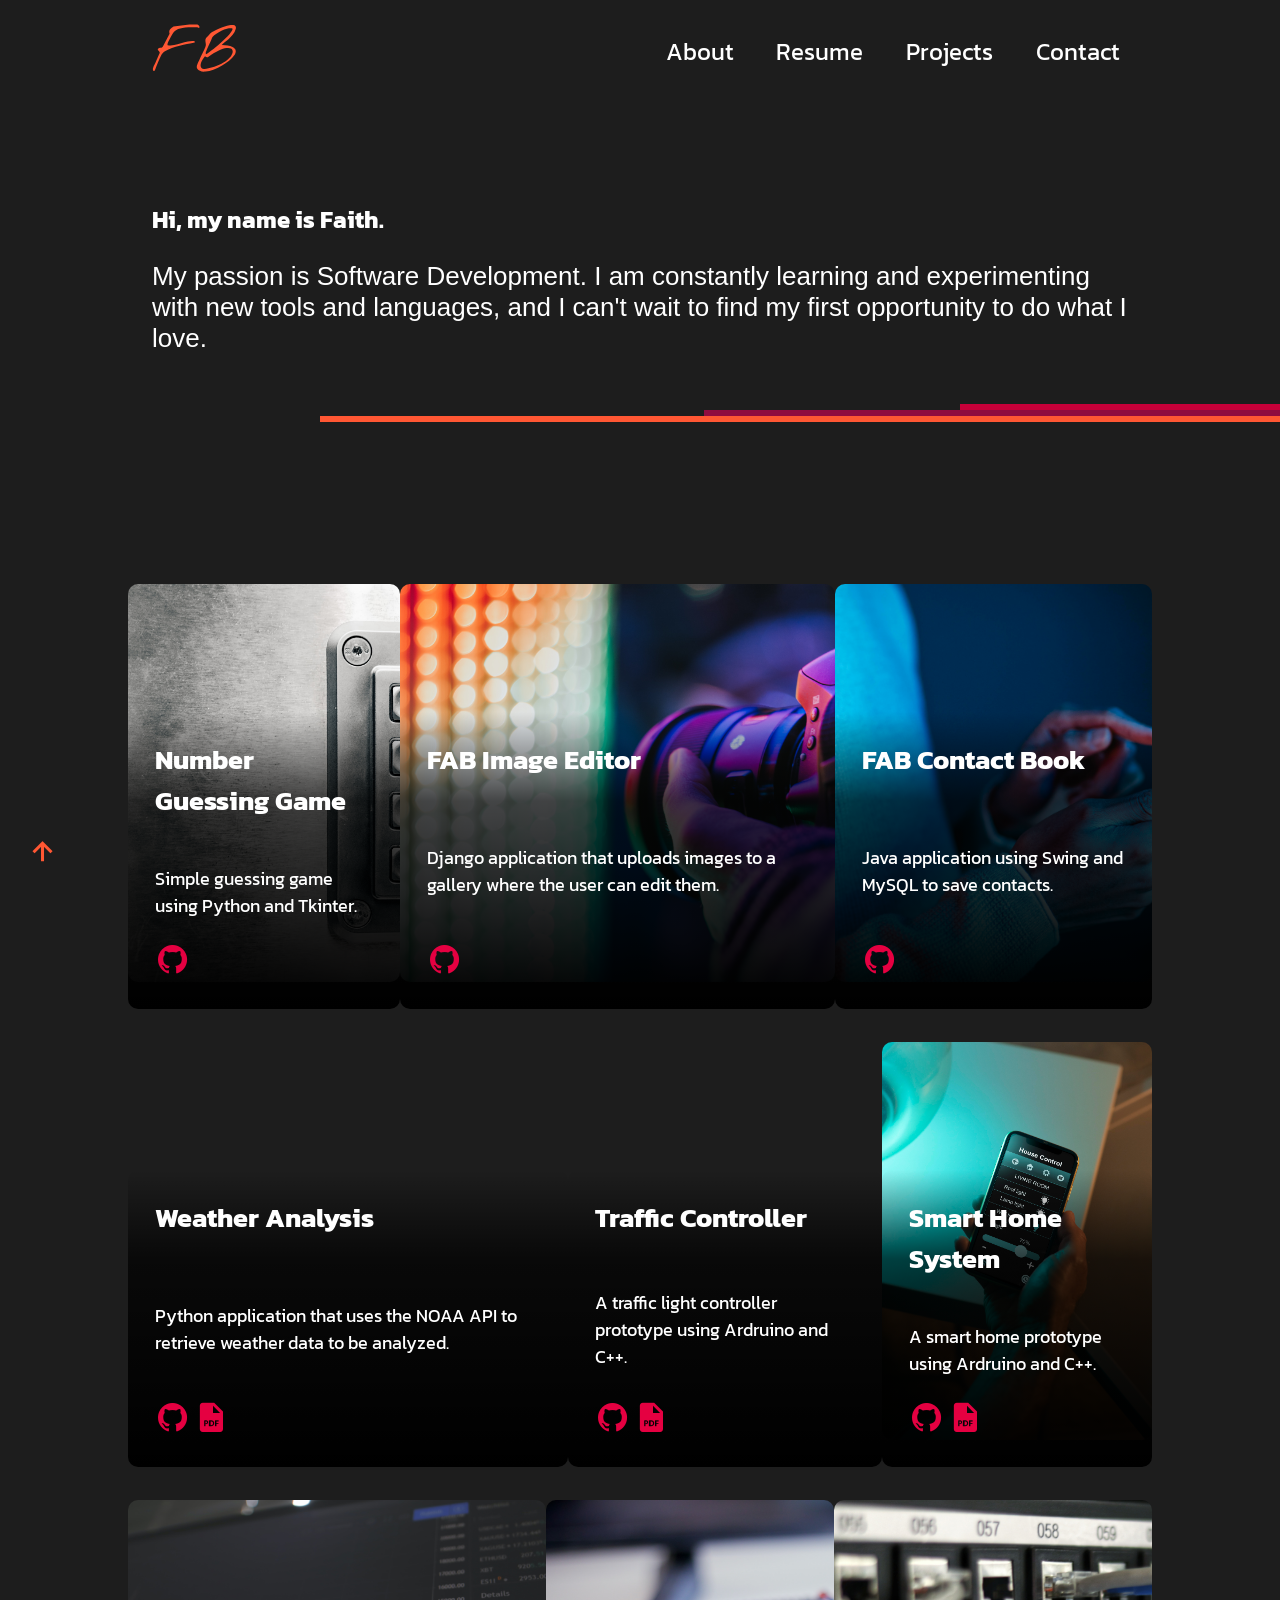
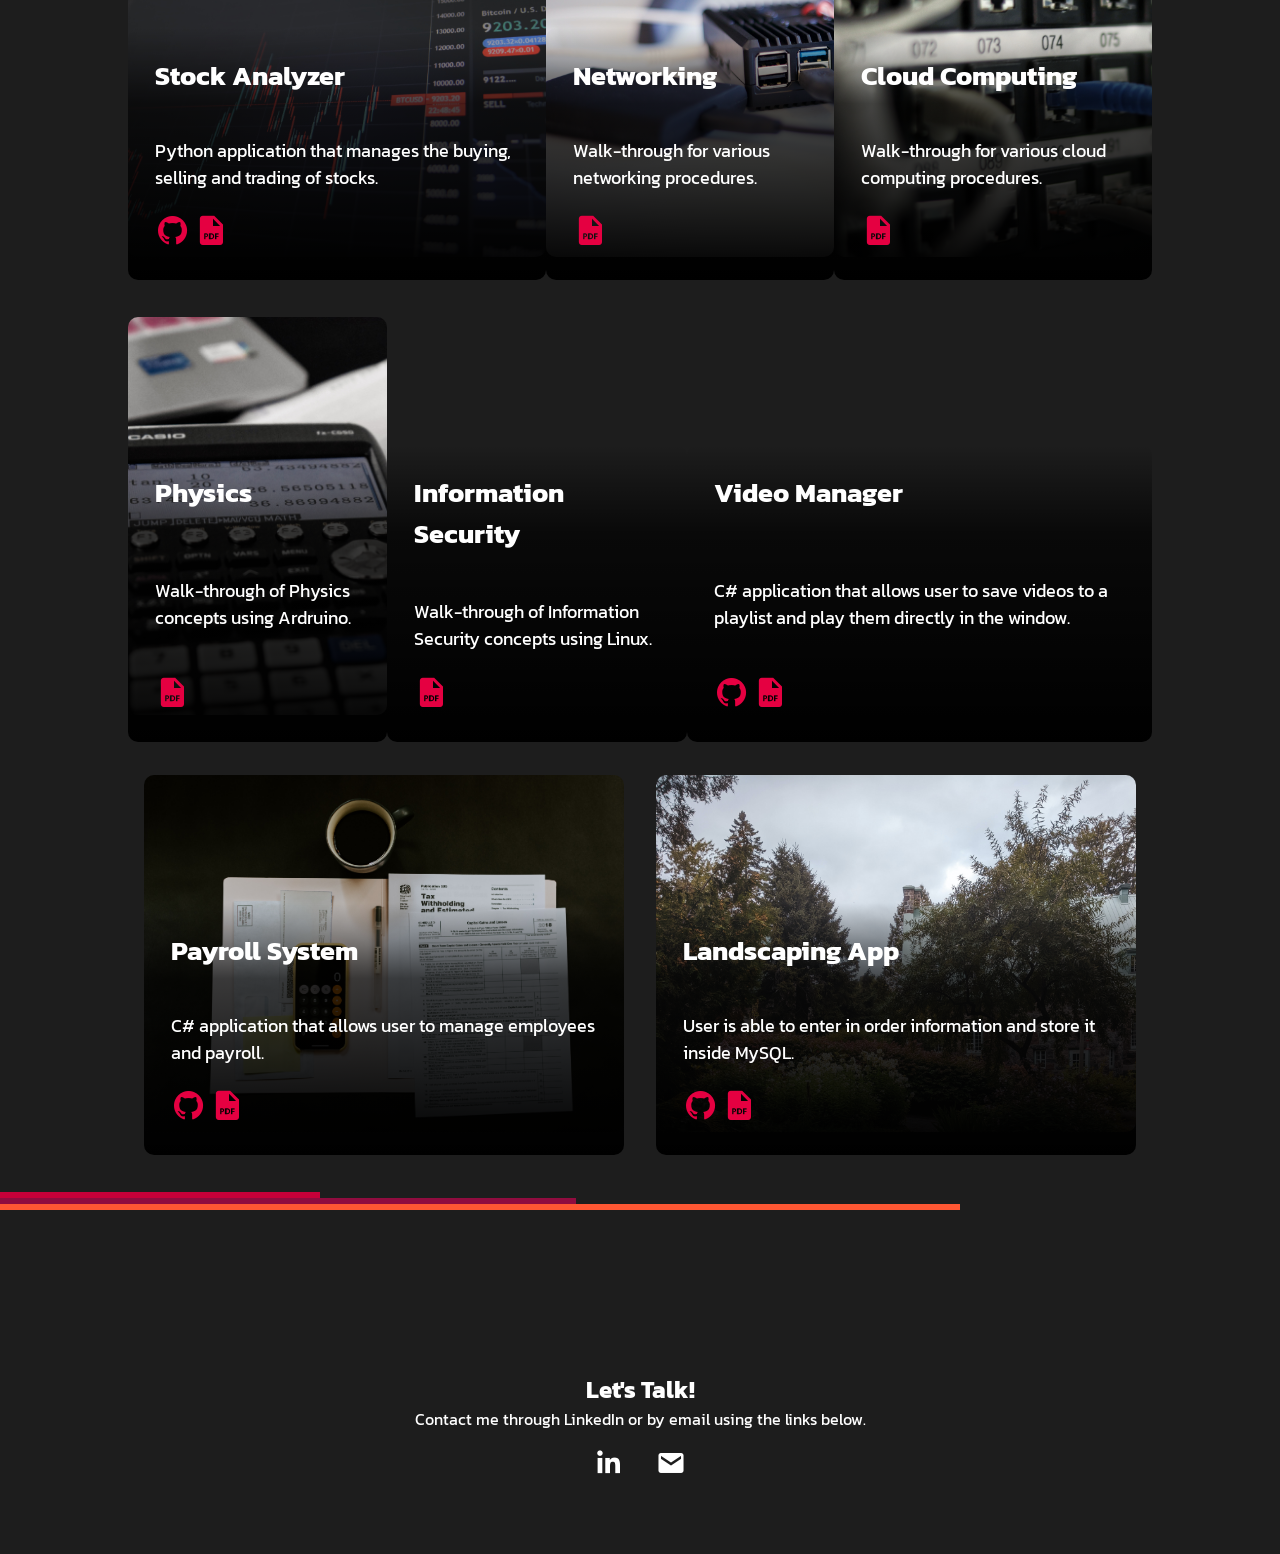
==== commit 116faf0d: "Changed responsiveness of cards" ====
--- a/Portfolio/index.html
+++ b/Portfolio/index.html
@@ -25,7 +25,7 @@
                     </a>
                 </li>
                 <li>
-                    <a href="pdfs\Faith Burnett 04.21.2024.pdf" id="nav-item">
+                    <a href="pdfs/SDResume.pdf" id="nav-item">
                         <span aria-hidden="true"></span>Resume
                     </a>
                 </li>
@@ -45,7 +45,7 @@
     <main>
         <section class="about" id="about">
             <h1>Hi, my name is Faith.</h1>
-            <p class="intro">My passion for Software Development comes from a desire to solve challenging problems. No matter the importance of a problem, the satisfaction I get from finding a solution makes me want to learn more and conquer new challenges.</p>
+            <p class="intro">My passion is Software Development. I am constantly learning and experimenting with new tools and languages, and I can't wait to find my first opportunity to do what I love.</p>
         </section>
         <section class="design">
             <hr class="hr1">
@@ -189,16 +189,6 @@
                         <div class="buttons">
                             <a href="https://github.com/faithbrnttt/Burnett-s-Landscaping" class="button"><i class='bx bxl-github'></i></a>
                             <a href="pdfs\Burnett_CourseProject_CIS355a.pdf" class="button"><i class='bx bxs-file-pdf'></i></a>
-                        </div>
-                    </div>
-                </div>
-                <div class="card15">
-                    <div class="card-content">
-                        <h2 class="card-title">Data Structures and Algorithm Concepts</h2>
-                        <p class="card-body">Various projects testing different speeds of manipulating data structures using searching and sorting algorithms.</p>
-                        <div class="buttons">
-                            <a href="https://github.com/faithbrnttt/Data-Structure-and-Algorithm-Concepts" class="button"><i class='bx bxl-github'></i></a>
-                            <a href="pdfs\Burnett_CEIS295_Final.pdf" class="button"><i class='bx bxs-file-pdf'></i></a>
                         </div>
                     </div>
                 </div>
--- a/Portfolio/styles.css
+++ b/Portfolio/styles.css
@@ -1,13 +1,8 @@
-/* // #FF5733
-// #C70039 
-// #900C3F
-// #511845 */
-    
+/* Global styles */
 * {
     margin: 0;
     padding: 0;
     box-sizing: border-box;
-
 }
 
 body {
@@ -18,7 +13,7 @@
 
 .dummy1,
 .dummy2 {
-    height: 5vh;
+    height: 10vh;
 }
 
 .primary-header {
@@ -29,26 +24,21 @@
 .mobile-nav-toggle {
     display: none;    
 }
-    
+
 .logo {
     margin: 1.5rem;
 }
 
 .design {
     height: 10vh;
-	
-}
-
+}
+
+.about,
 .projects,
 .contact {
     padding: 0 8rem;
-	
-}
-
-.about {
-	padding: 0 8rem;
-}
-
+    margin-bottom: 50px;
+}
 
 .about h1 {
     font-weight: 700;
@@ -81,8 +71,9 @@
 
 .intro {
     margin: 1.5rem;
-    color: white;
-	width: 50%;
+    color: rgb(255, 255, 255);
+    font-size: 26px;
+    font-family:'Segoe UI', Tahoma, Geneva, Verdana, sans-serif
 }
 .primary-navigation a > span {
     font-weight: 700;
@@ -102,14 +93,12 @@
     border: 3px solid #900C3F;
     width: 45%;
     float: right;
-
 }
 .hr3 {
     border: 3px solid #FF5733;
     width: 75%;
     float: right;
 }
-
 .hr4 {
     border: 3px solid #C70039;
     width: 25%;
@@ -119,7 +108,6 @@
     border: 3px solid #900C3F;
     width: 45%;
     float: left;
-
 }
 .hr6 {
     border: 3px solid #FF5733;
@@ -135,153 +123,11 @@
     border: 3px solid #900C3F;
     width: 45%;
     float: right;
-
 }
 .hr9 {
     border: 3px solid #FF5733;
     width: 75%;
     float: right;
-}
-
-.card1 {
-    color: white;
-    font-size: 18px;
-    background-image: url('img/keypad.jpg');
-    background-size: cover;
-    padding: 6rem 0 0;
-   
-}
-
-.card2 {
-    color: white;
-    font-size: 18px;
-    background-image: url('img/editor.jpg');
-    background-size: cover;
-    padding: 6rem 0 0;
- 
-    
-}
-
-.card3 {
-    color: white;
-    font-size: 18px;
-    background-image: url('img/contacts.jpg');
-    background-size: cover;
-    padding: 6rem 0 0;
-
-}
-
-.card4 {
-    color: white;
-    font-size: 18px;
-    background-image: url('img/weather.jpg');
-    background-size: cover;
-    padding: 6rem 0 0;
-
-}
-
-.card5 {
-    color: white;
-    font-size: 18px;
-    background-image: url('img/trafficlight.jpg');
-    background-size: cover;
-    padding: 6rem 0 0;
-
-}
-
-.card6 {
-    color: white;
-    font-size: 18px;
-    background-image: url('img/smarthome.jpg');
-    background-size: cover;
-    padding: 6rem 0 0;
-  
-}
-
-.card7 {
-    color: white;
-    font-size: 18px;
-    background-image: url('img/stocks.jpg');
-    background-size: cover;
-    padding: 6rem 0 0;
-  
-}
-
-.card8 {
-    color: white;
-    font-size: 18px;
-    background-image: url('img/networking.jpg');
-    background-size: cover;
-    padding: 6rem 0 0;
- 
-}  
-
-.card9 {
-    color: white;
-    font-size: 18px;
-    background-image: url('img/networking2.jpg');
-    background-size: cover;
-    padding: 6rem 0 0;
- 
-}  
-
-.card10 {
-    color: white;
-    font-size: 18px;
-    background-image: url('img/physics.jpg');
-    background-size: cover;
-    padding: 6rem 0 0;
-
-}  
-
-.card11 {
-    color: white;
-    font-size: 18px;
-    background-image: url('img/security.jpg');
-    background-size: cover;
-    padding: 6rem 0 0;
-  
-} 
-
-.card12 {
-    color: white;
-    font-size: 18px;
-    background-image: url('img/musicplayer.jpg');
-    background-size: cover;
-    padding: 6rem 0 0;
- 
-} 
-
-.card13 {
-    color: white;
-    font-size: 18px;
-    background-image: url('img/payroll.jpg');
-    background-size: cover;
-    padding: 6rem 0 0;
-   
-} 
-
-.card14 {
-    color: white;
-    font-size: 18px;
-    background-image: url('img/landscape.jpg');
-    background-size: cover;
-    padding: 6rem 0 0;
-   
-} 
-
-.card15 {
-    color: white;
-    font-size: 18px;
-    background-image: url('img/datastructures.jpg');
-    background-size: cover;
-    padding: 6rem 0 0;
-
-}
-
-.card15:hover {
-    background-size: 200% 200%;
-    transition-duration: 30s;
 }
 
 .card1,
@@ -297,13 +143,29 @@
 .card11,
 .card12,
 .card13,
-.card14,
-.card15 {
-	max-width: 400px;
-    height: 400px;
-	border-radius: 25px;
-    
-}
+.card14 {
+    color: white;
+    font-size: 18px;
+    background-size: cover;
+    padding: 8rem 0 0;
+    max-width: 40ch;
+    border-radius: 10px;
+}
+
+.card1 { background-image: url('img/keypad.jpg'); }
+.card2 { background-image: url('img/editor.jpg'); }
+.card3 { background-image: url('img/contacts.jpg'); }
+.card4 { background-image: url('img/weather.jpg'); }
+.card5 { background-image: url('img/trafficlight.jpg'); }
+.card6 { background-image: url('img/smarthome.jpg'); }
+.card7 { background-image: url('img/stocks.jpg'); }
+.card8 { background-image: url('img/networking.jpg'); }
+.card9 { background-image: url('img/networking2.jpg'); }
+.card10 { background-image: url('img/physics.jpg'); }
+.card11 { background-image: url('img/security.jpg'); }
+.card12 { background-image: url('img/musicplayer.jpg'); }
+.card13 { background-image: url('img/payroll.jpg'); }
+.card14 { background-image: url('img/landscape.jpg'); }
 
 .card-content {
     padding: 1.5em;
@@ -315,22 +177,24 @@
     display: flex;
     flex-direction: column;
     justify-content: space-between;
-    height: 100%;
-	border-radius: 25px;  
-}
-
+    height: 110%;
+    border-radius: 10px;
+}
+
+.card-body {
+    margin-top: 30px;
+}
 
 .row {
     display: flex;
     flex-direction: row;
-    justify-content: space-between;
-    margin-bottom: 30px;
+    justify-content: space-around;
+    margin-bottom: 60px;
 }
 
 .contact {
     color: white;
     text-align: center;
-	margin-bottom: 50px;
 }
 
 .contact-list {
@@ -346,7 +210,6 @@
     font-size: 30px;
     margin-bottom: 10px;
     padding: 1rem;
-    
 }
 
 .contact .bxs-envelope {
@@ -362,9 +225,8 @@
     color: #FF5733;
     font-size: 36px;
     margin-bottom: 30px;
-	margin-left: 12px;
-}
-
+    margin-left: 25px;
+}
 
 .button i {
     color: #e50041;
@@ -382,6 +244,7 @@
     color: #fb7a7a;
 }
 
+/* Media queries */
 @media (max-width: 35em) {
     .primary-navigation {
         gap: 1.5rem;
@@ -391,7 +254,6 @@
         padding: min(30vh, 10rem) 2em;
         z-index: 1000;
         background-color: rgb(16, 16, 16);
-
         transform: translateX(-150%);
         transition: transform 450ms ease-in;
     }
@@ -409,7 +271,7 @@
         top: 2rem;
         right: 2rem;
     }
-    
+
     button {
         background: transparent;
         color: #FF5733;
@@ -424,32 +286,20 @@
 
     .about,
     .contact {
-		text-align: center;
-		padding: 0 2rem;
-    }
-	
-	.about {
-		margin-right: 50px;
-	}
-	
-	.about h1 {
-		margin-left: 50px;
-	}
+        text-align: center;
+        padding: 0 2.5rem 0 2.5rem;
+    }
 
     .contact h1 {
         padding: 0 1rem;
     }
 
-	
     .intro {
         font-size: 18px;
-		width: 100%;
-	
     }
 
     .projects {
-		width: 100%;
-        padding: 3.5rem;
+        padding: 0 2.5rem 0 3.5rem;
     }
 
     .row {
@@ -464,9 +314,6 @@
     .card-body {
         margin-top: 10px;
     }
-
-	
-	
 
     .card1,
     .card2,
@@ -481,14 +328,22 @@
     .card11,
     .card12,
     .card13,
-    .card14,
-    .card15 {
-        font-size: 16px;
+    .card14 {
+        font-size: 18px;
         margin-bottom: 30px;
-		max-width: 100%;
-    }
-
-    .dummy1 {
-        height: 0vh;
-    }
-}
+        margin-left: 30px;
+    }
+}
+
+@media (min-width: 35em) and (max-width: 58em) {
+    .row {
+        flex-wrap:wrap;
+        gap: 30px;
+    }
+
+    .row > div {
+        flex: 1 1 calc(50% - 1rem);
+        margin-bottom: 1rem;
+    }
+}
+
